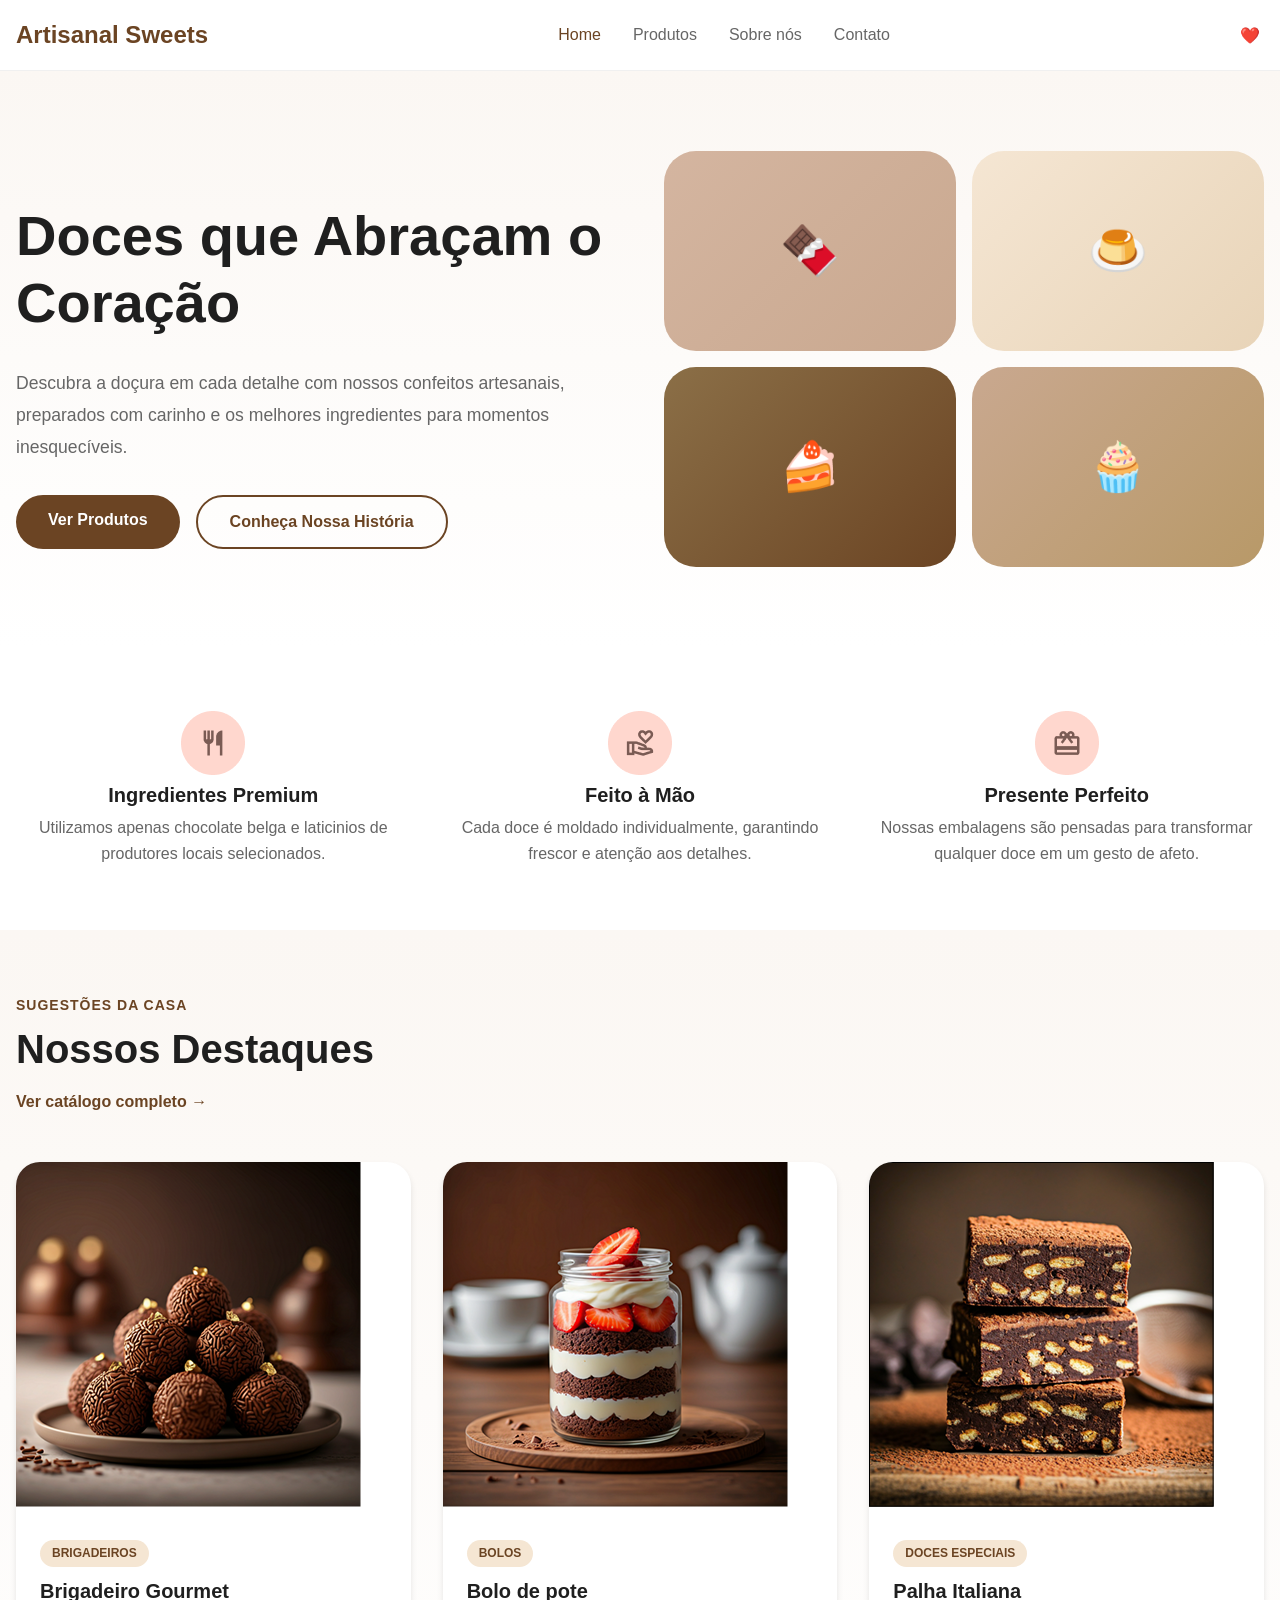
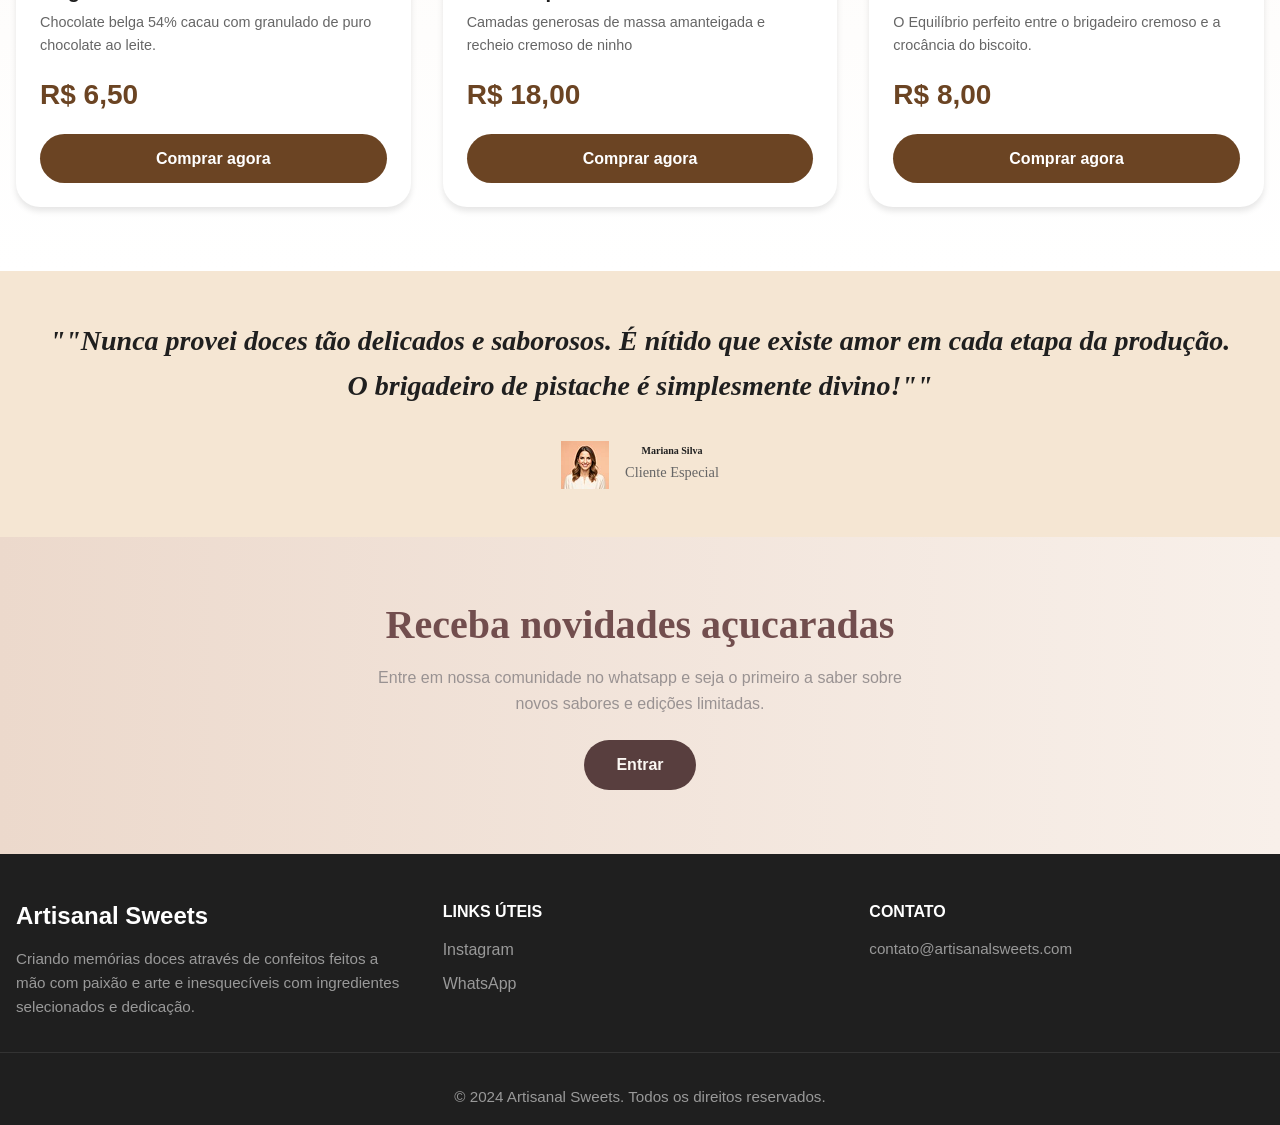
==== index.html @ f8e34ded "10px mariana" ====
<!DOCTYPE html>
<html lang="pt-BR">
<head>
    <meta charset="UTF-8">
    <meta name="viewport" content="width=device-width, initial-scale=1.0">
    <title>Artisanal Sweets - Confeitaria Artesanal</title>
    <link rel="stylesheet" href="styles.css">
</head>
<body>
    <!-- NAVEGAÇÃO -->
    <nav>
        <div class="container">
            <a href="index.html" class="logo">Artisanal Sweets</a>
            <ul class="nav-links">
                <li><a href="index.html" class="active">Home</a></li>
                <li><a href="produtos.html">Produtos</a></li>
                <li><a href="sobre.html">Sobre nós</a></li>
                <li><a href="contato.html">Contato</a></li>
            </ul>
            <span class="heart-icon">❤️</span>
        </div>
    </nav>

    <!-- HERO SECTION -->
    <section class="hero">
        <div class="container">
            <div class="hero-content">
                <div class="hero-text">
                    <p style="font-family: 'Times New Roman', Times, serif;"><h1>Doces que Abraçam o Coração</h1></p>
                    <p>Descubra a doçura em cada detalhe com nossos confeitos artesanais, preparados com carinho e os melhores ingredientes para momentos inesquecíveis.</p>
                    <div class="hero-buttons">
                        <a href="produtos.html" class="btn btn-primary">Ver Produtos</a>
                        <a href="sobre.html" class="btn btn-secondary">Conheça Nossa História</a>
                    </div>
                </div>
                <div class="hero-grid">
                    <div class="hero-grid-item" style="background: linear-gradient(135deg, #D4B5A0 0%, #C9A88F 100%);">🍫</div>
                    <div class="hero-grid-item" style="background: linear-gradient(135deg, #F5E6D3 0%, #E8D4B8 100%);">🍮</div>
                    <div class="hero-grid-item" style="background: linear-gradient(135deg, #8B6F47 0%, #6B4423 100%);">🍰</div>
                    <div class="hero-grid-item" style="background: linear-gradient(135deg, #C9A88F 0%, #B89968 100%);">🧁</div>
                </div>
            </div>
        </div>
    </section>

    <!-- FEATURES SECTION -->
    <section class="features">
        <div class="container">
            <div class="grid grid-3">
                <div class="feature-item">
                    <img src="png/Background.png" alt="Ingredientes Premium">
                    <h3>Ingredientes Premium</h3>
                    <p>Utilizamos apenas chocolate belga e laticinios de produtores locais selecionados.</p>
                </div>
                <div class="feature-item">
                    <img src="png/Background-a-mao.png" alt="Feito a mão">
                    <h3>Feito à Mão</h3>
                    <p>Cada doce é moldado individualmente, garantindo frescor e atenção aos detalhes.</p>
                </div>
                <div class="feature-item">
                    <img src="png/Background-presente.png" alt="Presente Perfeito">
                    <h3>Presente Perfeito</h3>
                    <p>Nossas embalagens são pensadas para transformar qualquer doce em um gesto de afeto.</p>
                </div>
            </div>
        </div>
    </section>

    <!-- DESTAQUES SECTION -->
    <section style="background: linear-gradient(to bottom, #FBF7F3, white);">
        <div class="container">
            <div class="section-header">
                <p class="section-label">SUGESTÕES DA CASA</p>
                <h2 class="section-title">Nossos Destaques</h2>
                <a href="produtos.html" style="color: var(--primary-color); font-weight: 600; text-decoration: none;">
                    Ver catálogo completo →
                </a>
            </div>

            <div class="grid grid-3">
                <!-- Produto 1 -->
                <div class="card">
                    <img src="png/Brigadeiro-Gourmet.png" alt="Brigadeiro Gourmet">
                    <div class="card-body">
                        <span class="card-category">Brigadeiros</span>
                        <h3 class="card-title">Brigadeiro Gourmet</h3>
                        <p class="card-description">Chocolate belga 54% cacau com granulado de puro chocolate ao leite.</p>
                        <p class="card-price">R$ 6,50</p>
                        <a href="https://wa.me/5544977105200?text=Olá, gostaria de pedir Brigadeiro Gourmet" class="btn btn-primary btn-block">Comprar agora</a>
                    </div>
                </div>

                <!-- Produto 2 -->
                <div class="card">
                    <img src="png/Bolo-de-Pote.png" alt="Bolo de pote">
                    <div class="card-body">
                        <span class="card-category">Bolos</span>
                        <h3 class="card-title">Bolo de pote</h3>
                        <p class="card-description">Camadas generosas de massa amanteigada e recheio cremoso de ninho</p>
                        <p class="card-price">R$ 18,00</p>
                        <a href="https://wa.me/5544977105200?text=Olá, gostaria de pedir Bolo de pote" class="btn btn-primary btn-block">Comprar agora</a>
                    </div>
                </div>

                <!-- Produto 3 -->
                <div class="card">
                    <img src="png/Palha-Italiana.png" alt="Palha Italiana">
                    <div class="card-body">
                        <span class="card-category">Doces Especiais</span>
                        <h3 class="card-title">Palha Italiana</h3>
                        <p class="card-description">O Equilíbrio perfeito entre o brigadeiro cremoso e a crocância do biscoito.</p>
                        <p class="card-price">R$ 8,00</p>
                        <a href="https://wa.me/5544977105200?text=Olá, gostaria de pedir Macaron de Pistache" class="btn btn-primary btn-block">Comprar agora</a>
                    </div>
                </div>
            </div>
        </div>
    </section>

    <!-- TESTIMONIAL SECTION -->
    <section class="testimonial">
        <div class="container" style="font-size: 10px; font-family: 'Times New Roman', Times, serif;">
            <p class="testimonial-text">
                ""Nunca provei doces tão delicados e saborosos. É nítido que existe amor em cada etapa da produção. O brigadeiro  de pistache é simplesmente divino!""
            </p>
            <div class="testimonial-author">
                <img src="png/Mariana-Silva.png" alt="Mariana Silva img">
                <div class="testimonial-info">
                    <h4>Mariana Silva</h4>
                    <p>Cliente Especial</p>
                </div>
            </div>
        </div>
    </section>

    <!-- NEWSLETTER SECTION -->
    <section style="background: linear-gradient(to right, #ecd9cc, #f8f0ea); color: white;">
        <div class="container" style="max-width: 600px; text-align: center;">
            <h2 style="color: rgb(114, 78, 78); margin-bottom: 1rem; font-family: 'Times New Roman', Times, serif;">Receba novidades açucaradas</h2>
            <p style="color: rgb(153, 146, 146); margin-bottom: 1.5rem;">
                Entre em nossa comunidade no whatsapp e seja o primeiro a saber sobre novos sabores e edições limitadas.
            </p>
            <a href="https://wa.me/5544977105200" class="btn" style="background-color: rgb(88, 62, 62); color: var(--accent-lighter);">Entrar</a>
        </div>
    </section>

    <!-- FOOTER -->
    <footer>
        <div class="container">
            <div>
                <h3>Artisanal Sweets</h3>
                <p>Criando memórias doces através de confeitos feitos a mão com paixão e arte e inesquecíveis com ingredientes selecionados e dedicação.</p>
            </div>
            <div>
                <h4>LINKS ÚTEIS</h4>
                <ul>
                    <li><a href="https://instagram.com/artisanalsweets" target="_blank">Instagram</a></li>
                    <li><a href="https://wa.me/5544977105200" target="_blank">WhatsApp</a></li>
                </ul>
            </div>
            <div>
                <h4>CONTATO</h4>
                <p>contato@artisanalsweets.com</p>
            </div>
        </div>
        <div class="footer-bottom">
            <p>© 2024 Artisanal Sweets. Todos os direitos reservados.</p>
        </div>
    </footer>
</body>
</html>
---- styles.css ----
/* ============================================
   ARTISANAL SWEETS - ESTILOS GLOBAIS
   Design elegante e moderno para confeitaria
   ============================================ */

* {
  margin: 0;
  padding: 0;
  box-sizing: border-box;
}

:root {
  --primary-color: #6B4423;
  --primary-dark: #5A3A1F;
  --primary-light: #D4B5A0;
  --accent-light: #F5E6D3;
  --accent-lighter: #FBF7F3;
  --text-dark: #1F1F1F;
  --text-gray: #666666;
  --border-color: #E0E0E0;
  --shadow: 0 4px 6px rgba(0, 0, 0, 0.1);
  --shadow-lg: 0 10px 25px rgba(0, 0, 0, 0.15);
}

html {
  scroll-behavior: smooth;
}

body {
  font-family: 'Segoe UI', Tahoma, Geneva, Verdana, sans-serif;
  color: var(--text-dark);
  background-color: #FFFFFF;
  line-height: 1.6;
}

/* ============================================
   TIPOGRAFIA
   ============================================ */

h1, h2, h3, h4, h5, h6 {
  font-weight: 700;
  line-height: 1.2;
}

h1 {
  font-size: 3rem;
}

h2 {
  font-size: 2.5rem;
}

h3 {
  font-size: 1.5rem;
}

p {
  font-size: 1rem;
  color: var(--text-gray);
}

/* ============================================
   CONTAINER E LAYOUT
   ============================================ */

.container {
  max-width: 1280px;
  margin: 0 auto;
  padding: 0 1rem;
}

/* ============================================
   NAVEGAÇÃO
   ============================================ */

nav {
  position: sticky;
  top: 0;
  z-index: 50;
  background-color: rgba(255, 255, 255, 0.8);
  backdrop-filter: blur(10px);
  border-bottom: 1px solid #F0F0F0;
}

nav .container {
  display: flex;
  justify-content: space-between;
  align-items: center;
  padding: 1rem;
}

nav .logo {
  font-size: 1.5rem;
  font-weight: 700;
  color: var(--primary-color);
  text-decoration: none;
}

nav .nav-links {
  display: flex;
  gap: 2rem;
  align-items: center;
  list-style: none;
}

nav .nav-links a {
  text-decoration: none;
  color: var(--text-gray);
  font-weight: 500;
  transition: color 0.3s ease;
}

nav .nav-links a:hover,
nav .nav-links a.active {
  color: var(--primary-color);
}

nav .heart-icon {
  width: 1.5rem;
  height: 1.5rem;
  color: var(--primary-color);
}

/* ============================================
   BOTÕES
   ============================================ */

.btn {
  display: inline-block;
  padding: 0.75rem 2rem;
  border-radius: 50px;
  font-weight: 600;
  text-decoration: none;
  transition: all 0.3s ease;
  border: none;
  cursor: pointer;
  font-size: 1rem;
}

.btn-primary {
  background-color: var(--primary-color);
  color: white;
}

.btn-primary:hover {
  background-color: var(--primary-dark);
  box-shadow: var(--shadow-lg);
}

.btn-secondary {
  background-color: transparent;
  color: var(--primary-color);
  border: 2px solid var(--primary-color);
}

.btn-secondary:hover {
  background-color: var(--accent-lighter);
}

.btn-block {
  width: 100%;
  display: block;
  text-align: center;
}

/* ============================================
   CARDS
   ============================================ */

.card {
  background-color: white;
  border-radius: 1.5rem;
  overflow: hidden;
  box-shadow: var(--shadow);
  transition: box-shadow 0.3s ease;
}

.card:hover {
  box-shadow: var(--shadow-lg);
}

.card-image {
  width: 100%;
  height: 16rem;
  background: linear-gradient(135deg, #D4B5A0 0%, #8B6F47 100%);
  display: flex;
  align-items: center;
  justify-content: center;
  font-size: 3.5rem;
}

.card-body {
  padding: 1.5rem;
}

.card-category {
  display: inline-block;
  background-color: var(--accent-light);
  color: var(--primary-color);
  padding: 0.25rem 0.75rem;
  border-radius: 50px;
  font-size: 0.75rem;
  font-weight: 600;
  margin-bottom: 0.75rem;
  text-transform: uppercase;
}

.card-title {
  font-size: 1.25rem;
  font-weight: 700;
  color: var(--text-dark);
  margin-bottom: 0.5rem;
}

.card-description {
  font-size: 0.9rem;
  color: var(--text-gray);
  margin-bottom: 1rem;
}

.card-price {
  font-size: 1.75rem;
  font-weight: 700;
  color: var(--primary-color);
  margin-bottom: 1rem;
}

/* ============================================
   GRID
   ============================================ */

.grid {
  display: grid;
  gap: 2rem;
}

.grid-2 {
  grid-template-columns: repeat(auto-fit, minmax(300px, 1fr));
}

.grid-3 {
  grid-template-columns: repeat(auto-fit, minmax(300px, 1fr));
}

@media (min-width: 768px) {
  .grid-2 {
    grid-template-columns: repeat(2, 1fr);
  }
  
  .grid-3 {
    grid-template-columns: repeat(3, 1fr);
  }
}

/* ============================================
   SEÇÕES
   ============================================ */

section {
  padding: 4rem 0;
}

.section-header {
  margin-bottom: 3rem;
}

.section-label {
  font-size: 0.875rem;
  font-weight: 600;
  color: var(--primary-color);
  text-transform: uppercase;
  letter-spacing: 1px;
  margin-bottom: 0.5rem;
}

.section-title {
  font-size: 2.5rem;
  font-weight: 700;
  color: var(--text-dark);
  margin-bottom: 1rem;
}

.section-subtitle {
  font-size: 1.1rem;
  color: var(--text-gray);
  max-width: 600px;
}

/* ============================================
   HERO SECTION
   ============================================ */

.hero {
  background: linear-gradient(to bottom, #FBF7F3, white);
  padding: 5rem 0;
}

.hero-content {
  display: grid;
  grid-template-columns: 1fr 1fr;
  gap: 3rem;
  align-items: center;
}

.hero-text h1 {
  font-size: 3.5rem;
  margin-bottom: 1.5rem;
  line-height: 1.2;
}

.hero-text p {
  font-size: 1.1rem;
  margin-bottom: 2rem;
  line-height: 1.8;
}

.hero-buttons {
  display: flex;
  gap: 1rem;
  flex-wrap: wrap;
}

.hero-grid {
  display: grid;
  grid-template-columns: repeat(2, 1fr);
  gap: 1rem;
  height: 100%;
}

.hero-grid-item {
  border-radius: 2rem;
  display: flex;
  align-items: center;
  justify-content: center;
  font-size: 3rem;
  min-height: 200px;
}

@media (max-width: 768px) {
  .hero-content {
    grid-template-columns: 1fr;
  }
  
  .hero-text h1 {
    font-size: 2.5rem;
  }
  
  .hero-buttons {
    flex-direction: column;
  }
  
  .btn {
    width: 100%;
    text-align: center;
  }
}

/* ============================================
   FEATURES SECTION
   ============================================ */

.features {
  background-color: white;
}

.feature-item {
  text-align: center;
}

.feature-icon {
  width: 4rem;
  height: 4rem;
  background-color: var(--accent-light);
  border-radius: 50%;
  display: flex;
  align-items: center;
  justify-content: center;
  margin: 0 auto 1rem;
  font-size: 2rem;
}

.feature-item h3 {
  font-size: 1.25rem;
  margin-bottom: 0.5rem;
}

.feature-item p {
  color: var(--text-gray);
}

/* ============================================
   TESTIMONIAL
   ============================================ */

.testimonial {
  background-color: var(--accent-light);
  text-align: center;
  padding: 3rem 2rem;
}

.testimonial-text {
  font-size: 1.75rem;
  font-weight: 600;
  color: var(--text-dark);
  margin-bottom: 2rem;
  font-style: italic;
}

.testimonial-author {
  display: flex;
  align-items: center;
  justify-content: center;
  gap: 1rem;
}

.testimonial-avatar {
  width: 3rem;
  height: 3rem;
  border-radius: 50%;
  background: linear-gradient(135deg, #D4B5A0 0%, #8B6F47 100%);
  display: flex;
  align-items: center;
  justify-content: center;
  font-size: 1.5rem;
}

.testimonial-info h4 {
  font-weight: 700;
  margin-bottom: 0.25rem;
}

.testimonial-info p {
  font-size: 0.9rem;
  color: var(--text-gray);
}

/* ============================================
   FORMULÁRIO
   ============================================ */

.form-group {
  margin-bottom: 1.5rem;
}

.form-group label {
  display: block;
  font-weight: 600;
  color: var(--text-dark);
  margin-bottom: 0.5rem;
}

.form-group input,
.form-group textarea,
.form-group select {
  width: 100%;
  padding: 0.75rem 1rem;
  border: 1px solid var(--border-color);
  border-radius: 50px;
  font-family: inherit;
  font-size: 1rem;
  transition: border-color 0.3s ease;
}

.form-group textarea {
  border-radius: 1.5rem;
  resize: vertical;
  min-height: 150px;
}

.form-group input:focus,
.form-group textarea:focus,
.form-group select:focus {
  outline: none;
  border-color: var(--primary-color);
}

/* ============================================
   FOOTER
   ============================================ */

footer {
  background-color: #1F1F1F;
  color: white;
  padding: 3rem 0 1rem;
}

footer .container {
  display: grid;
  grid-template-columns: repeat(auto-fit, minmax(250px, 1fr));
  gap: 2rem;
  margin-bottom: 2rem;
}

footer h3,
footer h4 {
  color: white;
  margin-bottom: 1rem;
}

footer p {
  color: #999;
  font-size: 0.95rem;
}

footer a {
  color: #999;
  text-decoration: none;
  transition: color 0.3s ease;
}

footer a:hover {
  color: white;
}

footer ul {
  list-style: none;
}

footer li {
  margin-bottom: 0.5rem;
}

.footer-bottom {
  border-top: 1px solid #333;
  padding-top: 2rem;
  text-align: center;
  color: #999;
}

/* ============================================
   FILTROS
   ============================================ */

.filters {
  display: flex;
  flex-wrap: wrap;
  gap: 0.75rem;
  margin-bottom: 2rem;
}

.filter-btn {
  padding: 0.5rem 1.5rem;
  border-radius: 50px;
  font-weight: 600;
  border: none;
  cursor: pointer;
  transition: all 0.3s ease;
  background-color: #E0E0E0;
  color: var(--text-gray);
}

.filter-btn.active {
  background-color: var(--primary-color);
  color: white;
}

.filter-btn:hover {
  background-color: #D0D0D0;
}

.filter-btn.active:hover {
  background-color: var(--primary-dark);
}

/* ============================================
   RESPONSIVE
   ============================================ */

@media (max-width: 768px) {
  h1 {
    font-size: 2rem;
  }
  
  h2 {
    font-size: 1.75rem;
  }
  
  section {
    padding: 2rem 0;
  }
  
  nav .nav-links {
    display: none;
  }
  
  .grid-3 {
    grid-template-columns: 1fr;
  }
}

@media (max-width: 480px) {
  .container {
    padding: 0 0.75rem;
  }
  
  h1 {
    font-size: 1.75rem;
  }
  
  h2 {
    font-size: 1.5rem;
  }
  
  .btn {
    padding: 0.6rem 1.5rem;
    font-size: 0.9rem;
  }
}
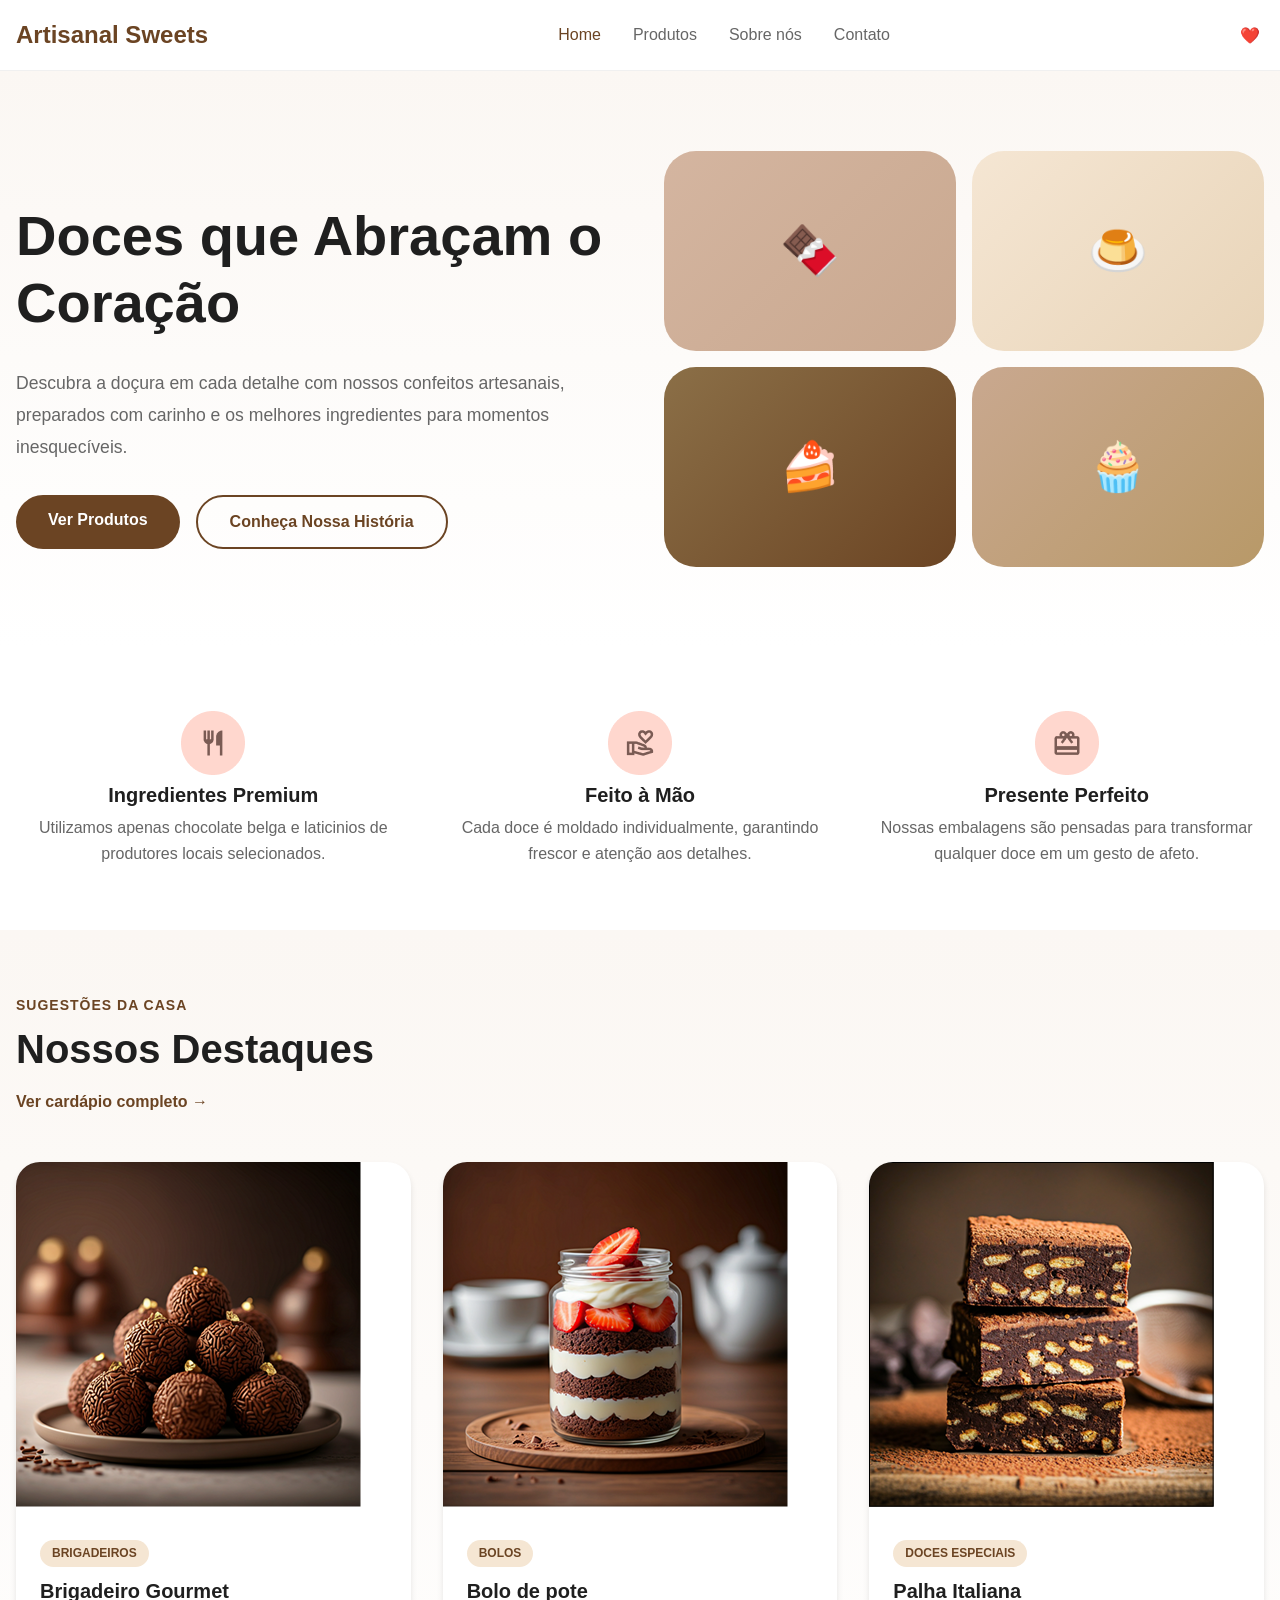
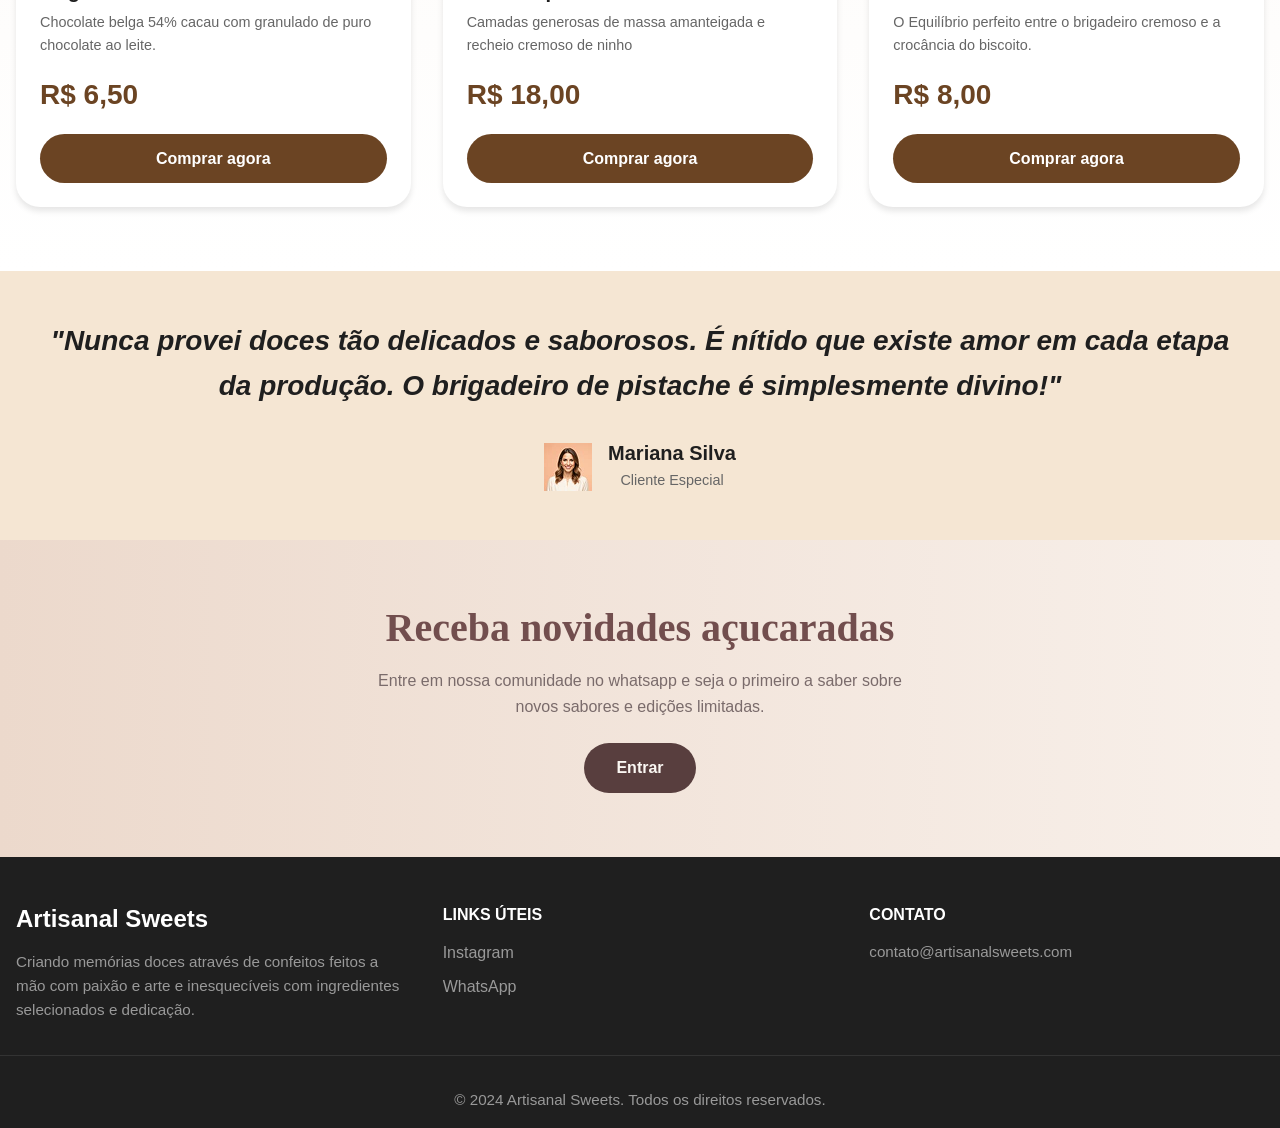
==== commit 5dd4ce51: "cores" ====
--- a/index.html
+++ b/index.html
@@ -72,8 +72,8 @@
             <div class="section-header">
                 <p class="section-label">SUGESTÕES DA CASA</p>
                 <h2 class="section-title">Nossos Destaques</h2>
-                <a href="produtos.html" style="color: var(--primary-color); font-weight: 600; text-decoration: none;">
-                    Ver catálogo completo →
+                <a href="produtos.html" style="color: var(--primary-color); font-weight: 600; text-decoration: none; text-align: left;">
+                    Ver cardápio completo →
                 </a>
             </div>
 
@@ -119,9 +119,9 @@
 
     <!-- TESTIMONIAL SECTION -->
     <section class="testimonial">
-        <div class="container" style="font-size: 10px; font-family: 'Times New Roman', Times, serif;">
+        <div class="container" style="font-size: 20px;">
             <p class="testimonial-text">
-                ""Nunca provei doces tão delicados e saborosos. É nítido que existe amor em cada etapa da produção. O brigadeiro  de pistache é simplesmente divino!""
+                "Nunca provei doces tão delicados e saborosos. É nítido que existe amor em cada etapa da produção. O brigadeiro  de pistache é simplesmente divino!"
             </p>
             <div class="testimonial-author">
                 <img src="png/Mariana-Silva.png" alt="Mariana Silva img">
@@ -137,7 +137,7 @@
     <section style="background: linear-gradient(to right, #ecd9cc, #f8f0ea); color: white;">
         <div class="container" style="max-width: 600px; text-align: center;">
             <h2 style="color: rgb(114, 78, 78); margin-bottom: 1rem; font-family: 'Times New Roman', Times, serif;">Receba novidades açucaradas</h2>
-            <p style="color: rgb(153, 146, 146); margin-bottom: 1.5rem;">
+            <p style="color: rgb(122, 107, 107); margin-bottom: 1.5rem;">
                 Entre em nossa comunidade no whatsapp e seja o primeiro a saber sobre novos sabores e edições limitadas.
             </p>
             <a href="https://wa.me/5544977105200" class="btn" style="background-color: rgb(88, 62, 62); color: var(--accent-lighter);">Entrar</a>
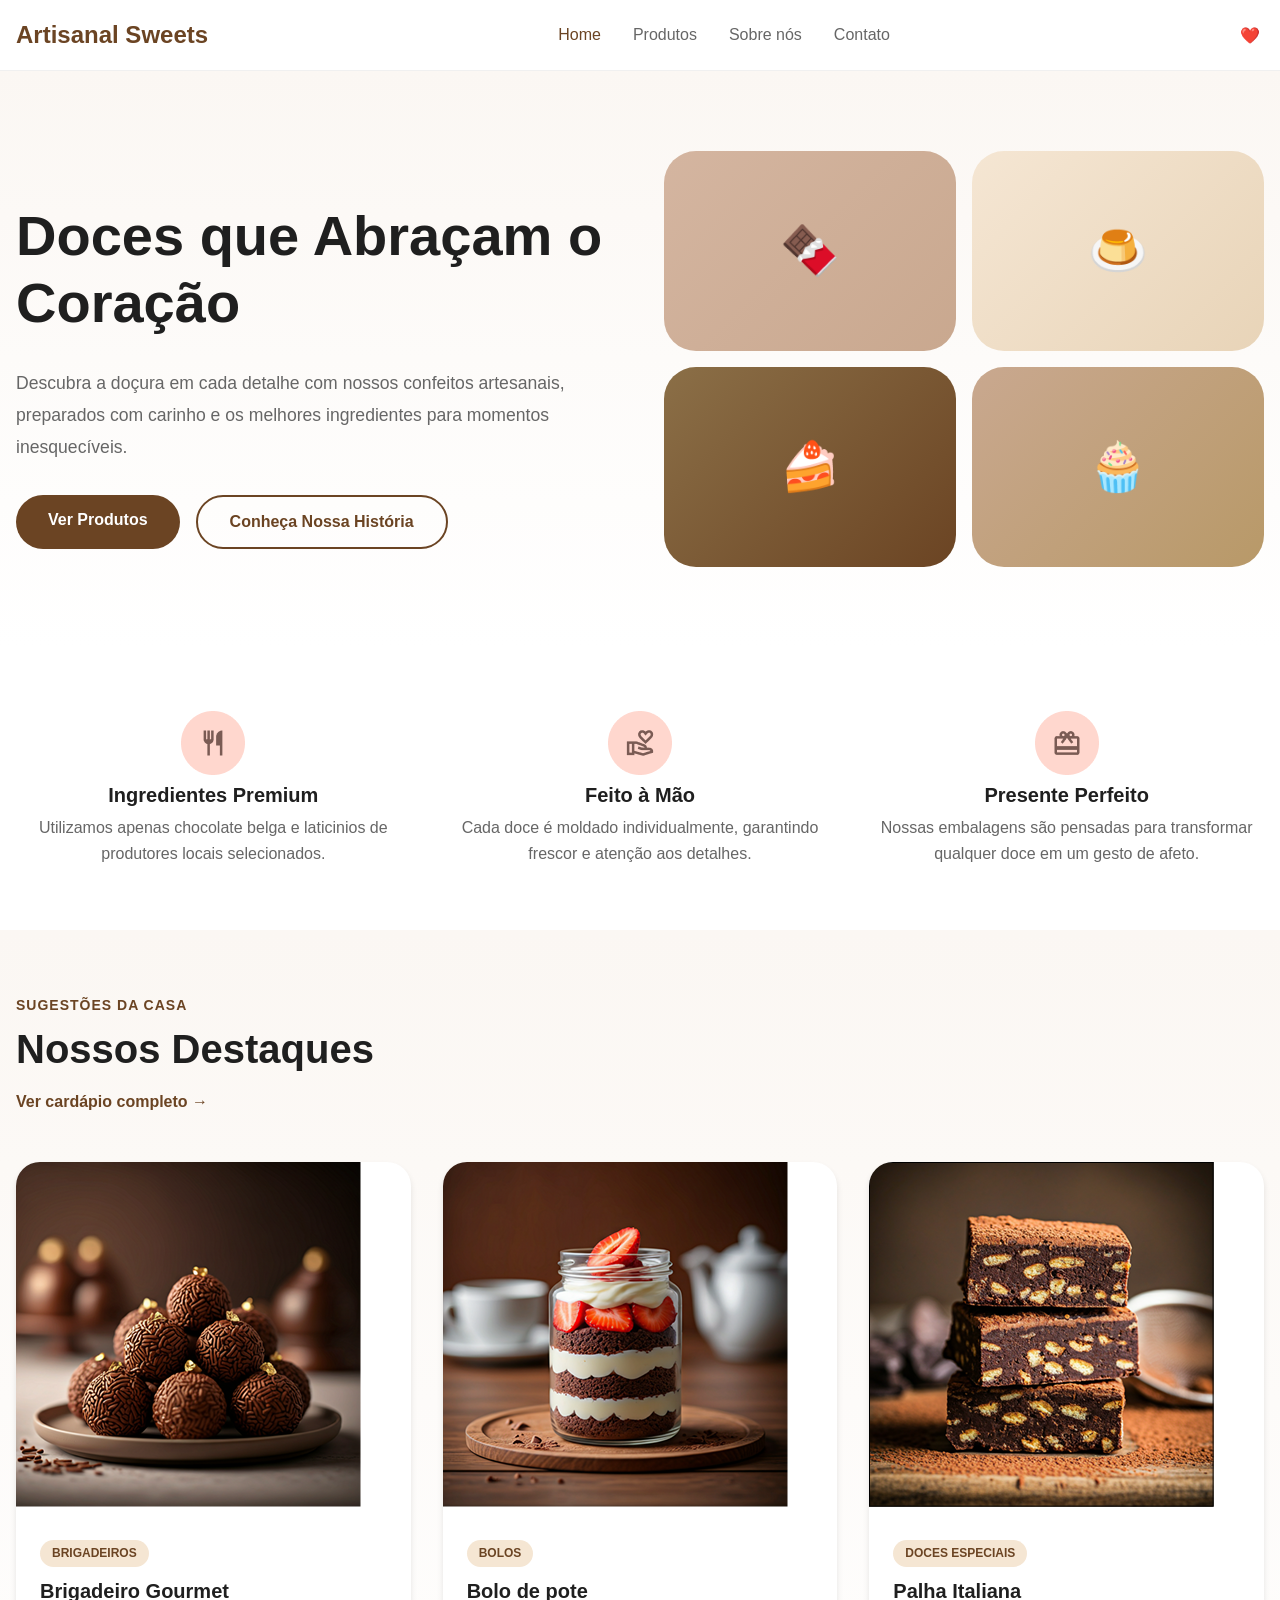
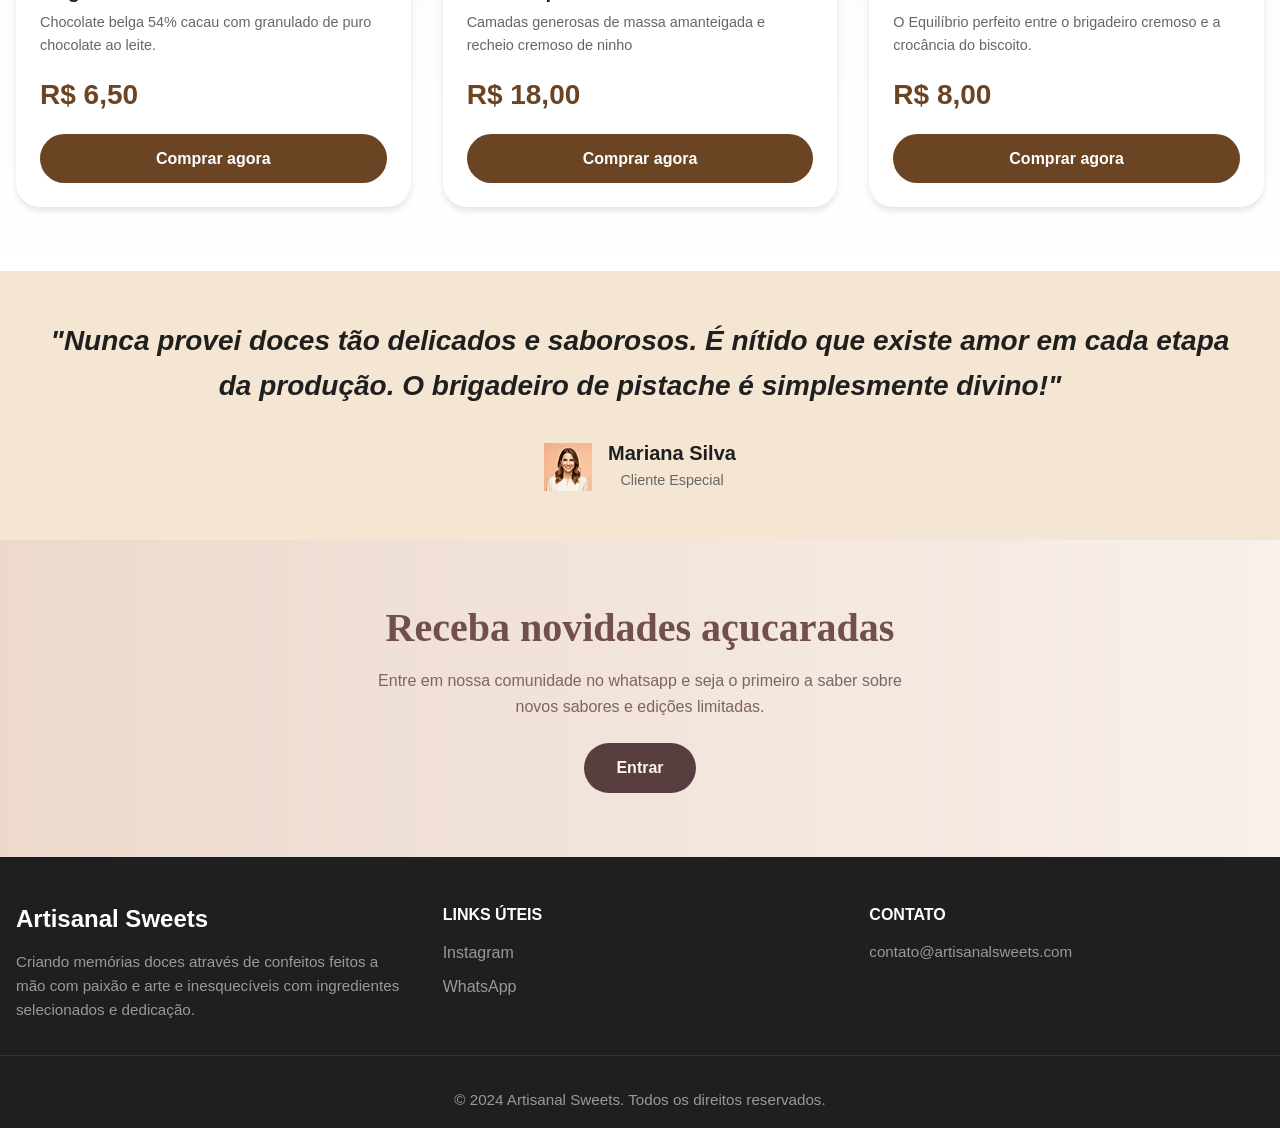
==== commit 8cedc8e8: "Alter" ====
--- a/index.html
+++ b/index.html
@@ -121,7 +121,7 @@
     <section class="testimonial">
         <div class="container" style="font-size: 20px;">
             <p class="testimonial-text">
-                "Nunca provei doces tão delicados e saborosos. É nítido que existe amor em cada etapa da produção. O brigadeiro  de pistache é simplesmente divino!"
+                "Nunca provei doces tão delicados e saborosos. É nítido que existe amor em cada etapa da produção. O brigadeiro de pistache é simplesmente divino!"
             </p>
             <div class="testimonial-author">
                 <img src="png/Mariana-Silva.png" alt="Mariana Silva img">
@@ -137,7 +137,7 @@
     <section style="background: linear-gradient(to right, #ecd9cc, #f8f0ea); color: white;">
         <div class="container" style="max-width: 600px; text-align: center;">
             <h2 style="color: rgb(114, 78, 78); margin-bottom: 1rem; font-family: 'Times New Roman', Times, serif;">Receba novidades açucaradas</h2>
-            <p style="color: rgb(122, 107, 107); margin-bottom: 1.5rem;">
+            <p style="color: rgb(126, 100, 100); margin-bottom: 1.5rem;">
                 Entre em nossa comunidade no whatsapp e seja o primeiro a saber sobre novos sabores e edições limitadas.
             </p>
             <a href="https://wa.me/5544977105200" class="btn" style="background-color: rgb(88, 62, 62); color: var(--accent-lighter);">Entrar</a>
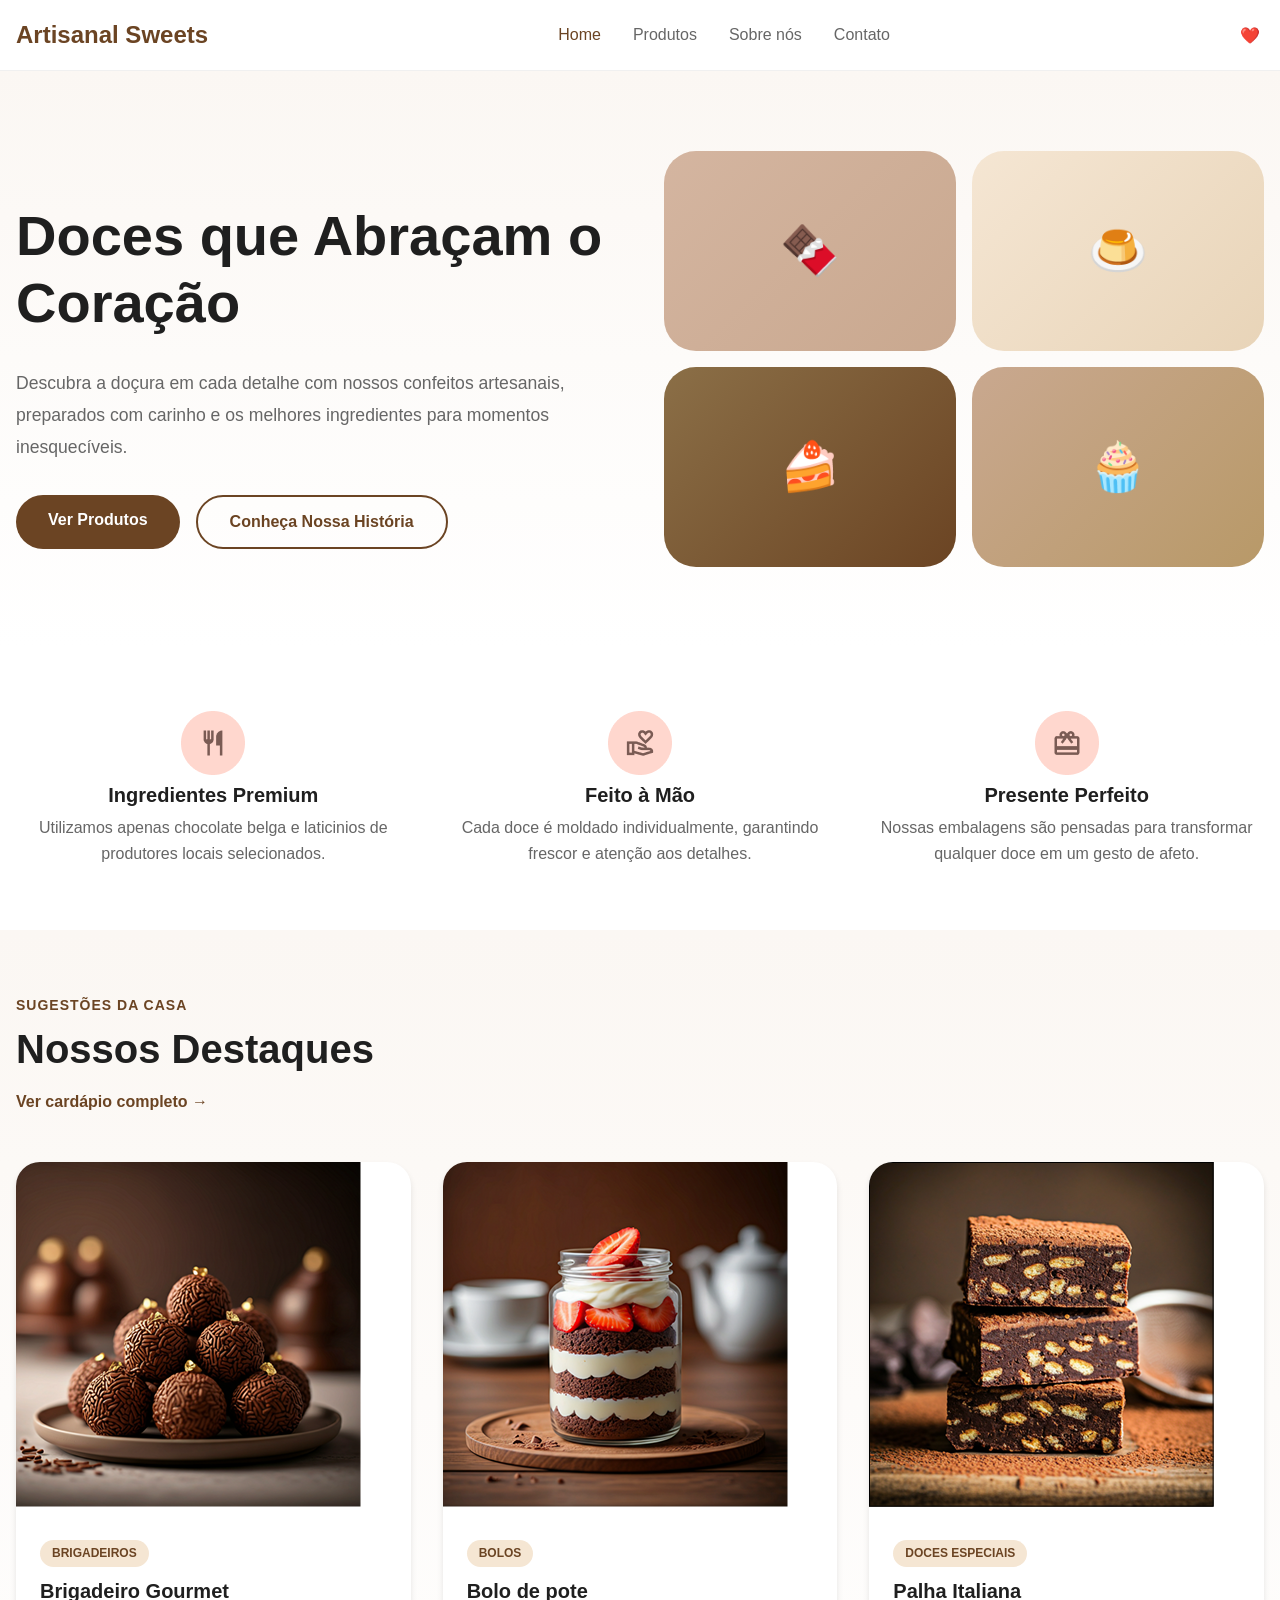
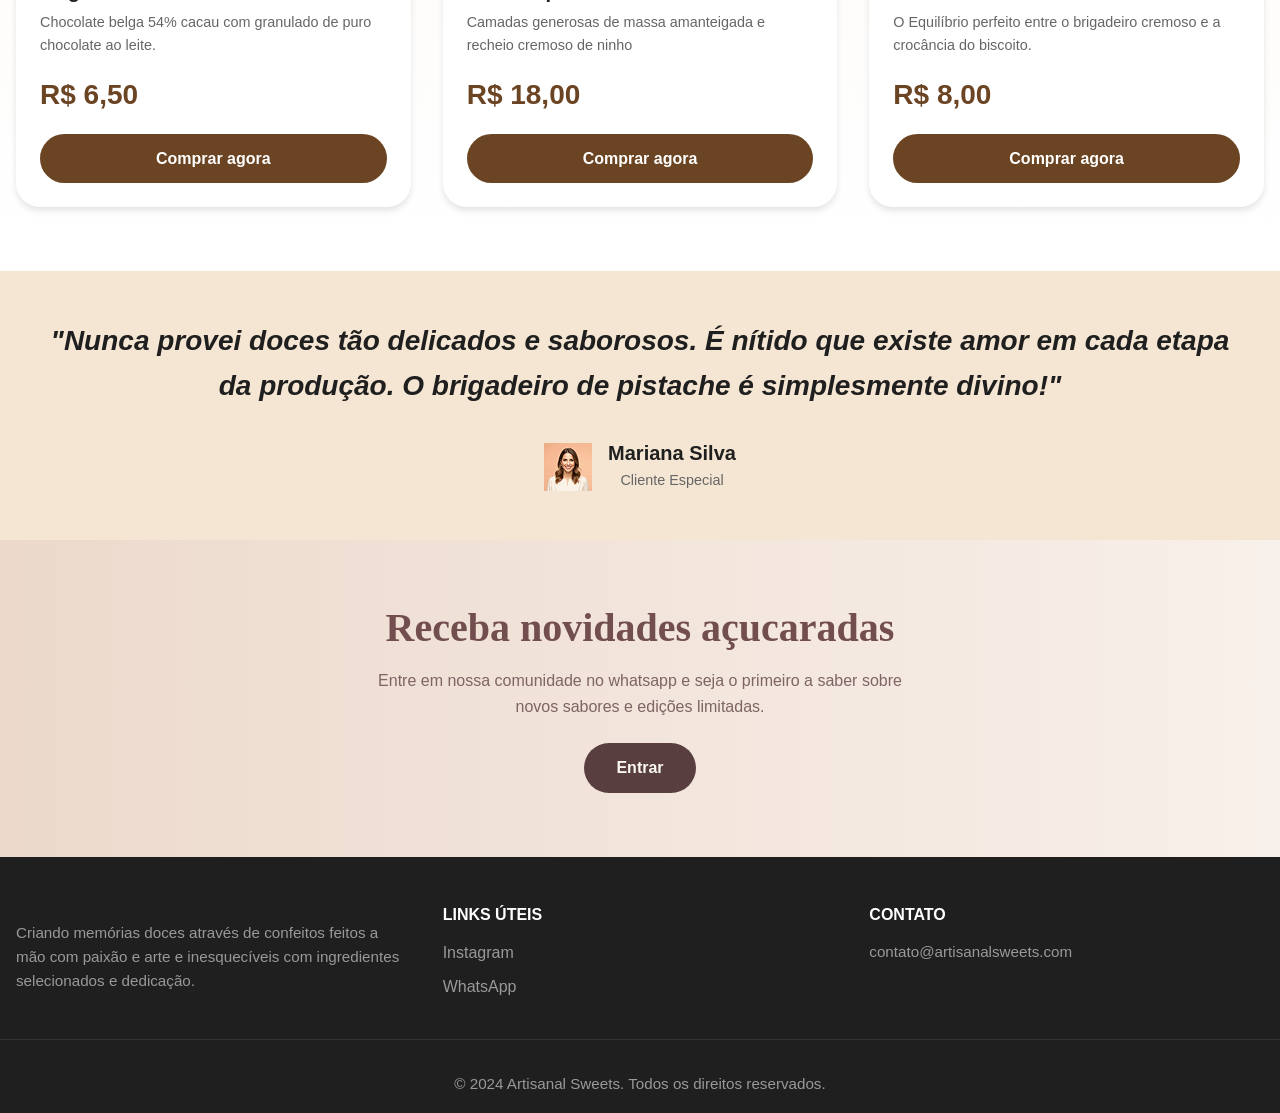
==== commit ba42009a: "fonte alterada" ====
--- a/index.html
+++ b/index.html
@@ -148,7 +148,7 @@
     <footer>
         <div class="container">
             <div>
-                <h3>Artisanal Sweets</h3>
+                <h3 style="font-family: 'Times New Roman', Times, serif;" Artisanal Sweets></h3>
                 <p>Criando memórias doces através de confeitos feitos a mão com paixão e arte e inesquecíveis com ingredientes selecionados e dedicação.</p>
             </div>
             <div>
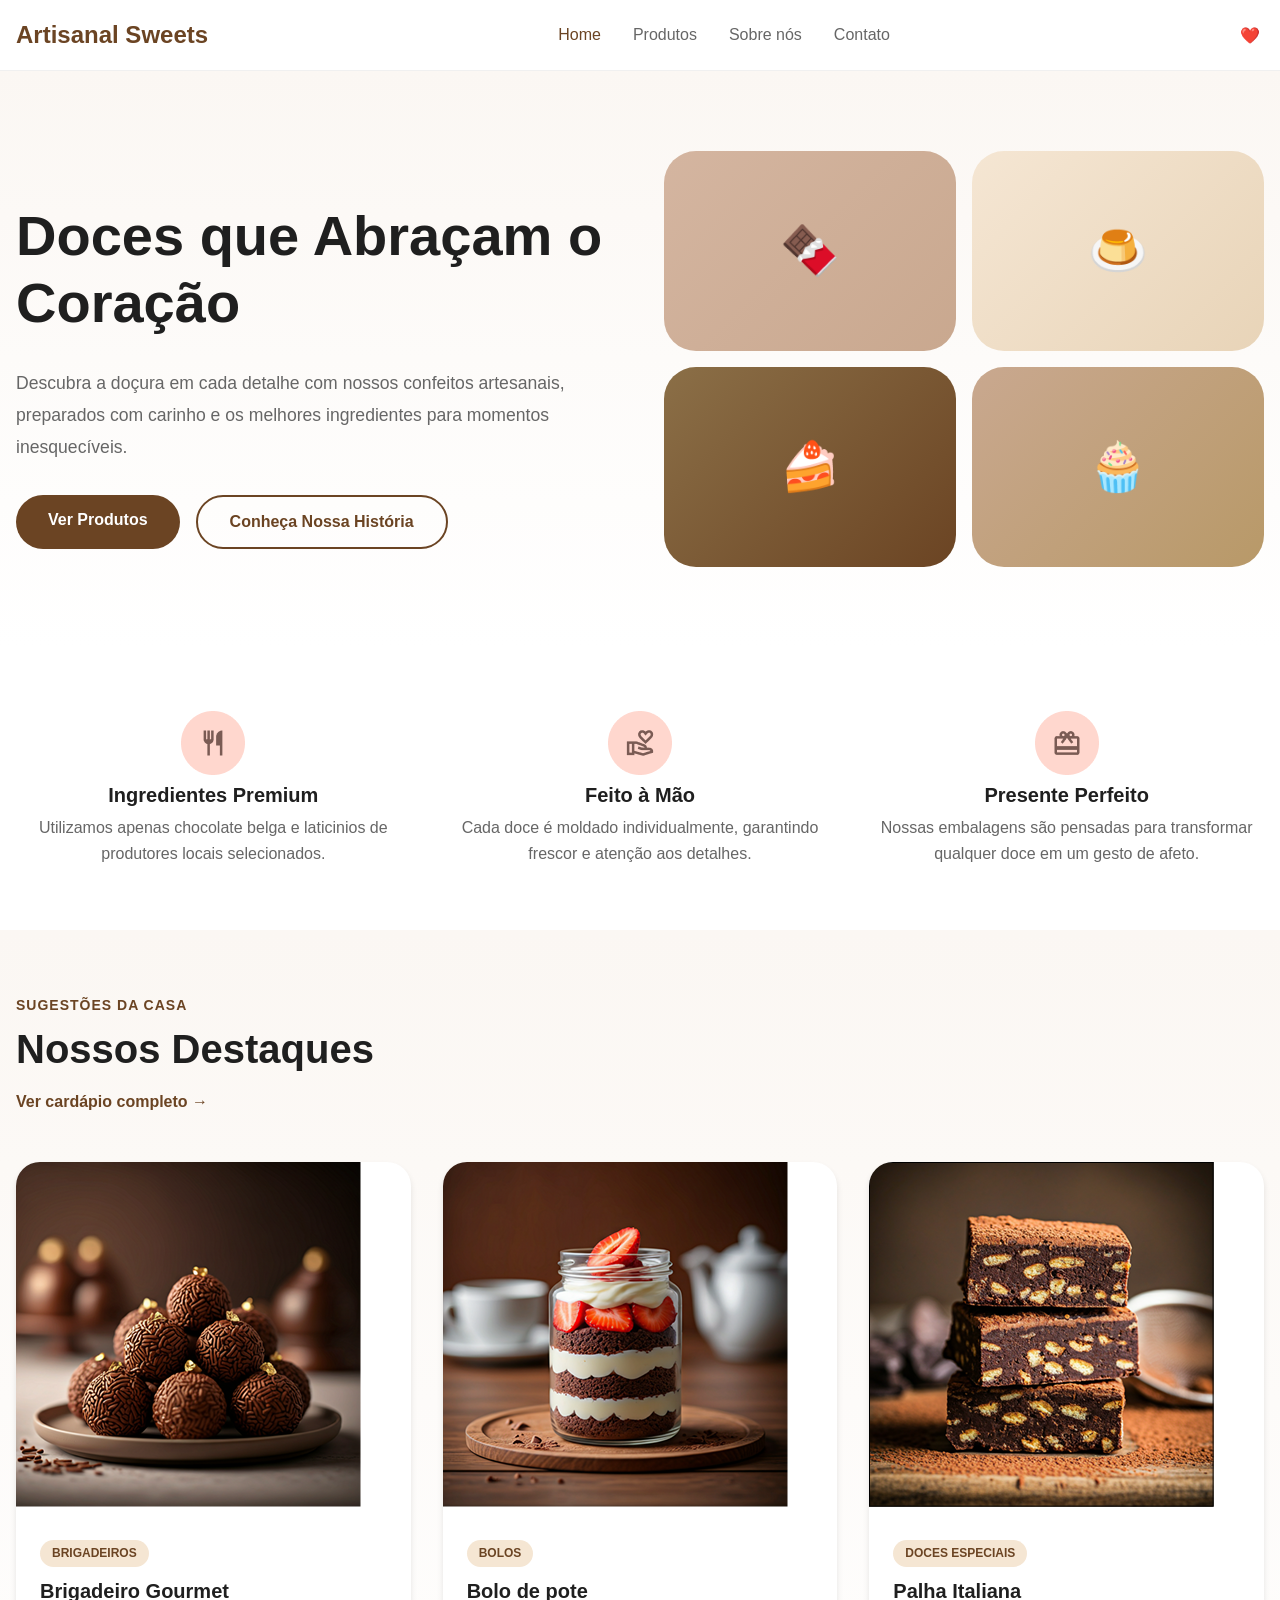
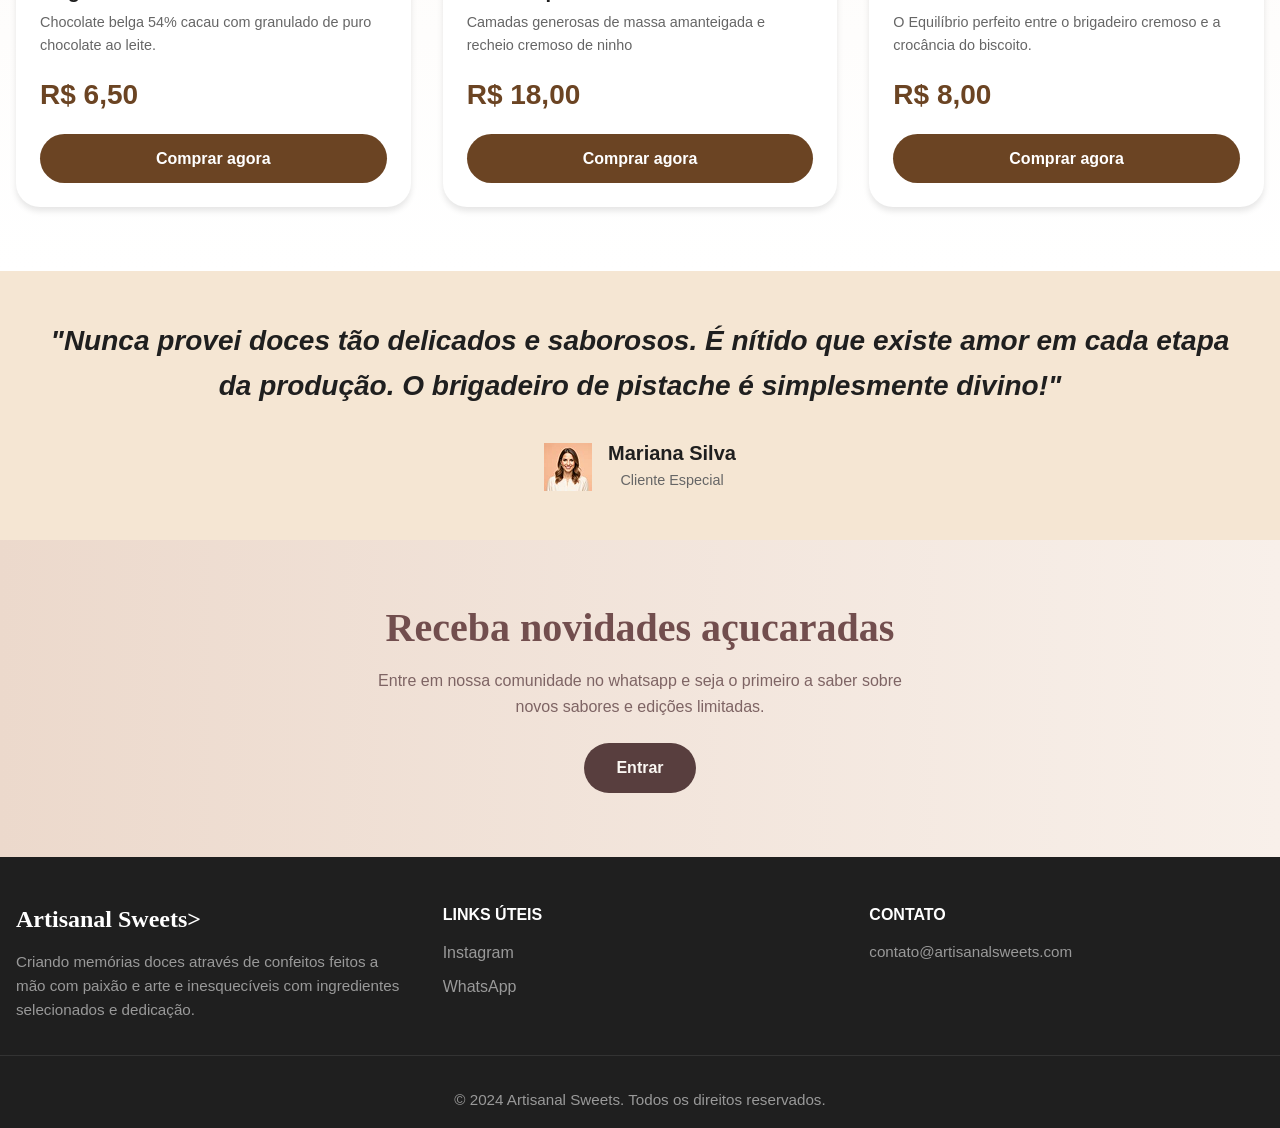
==== commit 81a13450: "alteracoes" ====
--- a/index.html
+++ b/index.html
@@ -148,7 +148,7 @@
     <footer>
         <div class="container">
             <div>
-                <h3 style="font-family: 'Times New Roman', Times, serif;" Artisanal Sweets></h3>
+                <h3 style="font-family: 'Times New Roman', Times, serif;">Artisanal Sweets></h3>
                 <p>Criando memórias doces através de confeitos feitos a mão com paixão e arte e inesquecíveis com ingredientes selecionados e dedicação.</p>
             </div>
             <div>
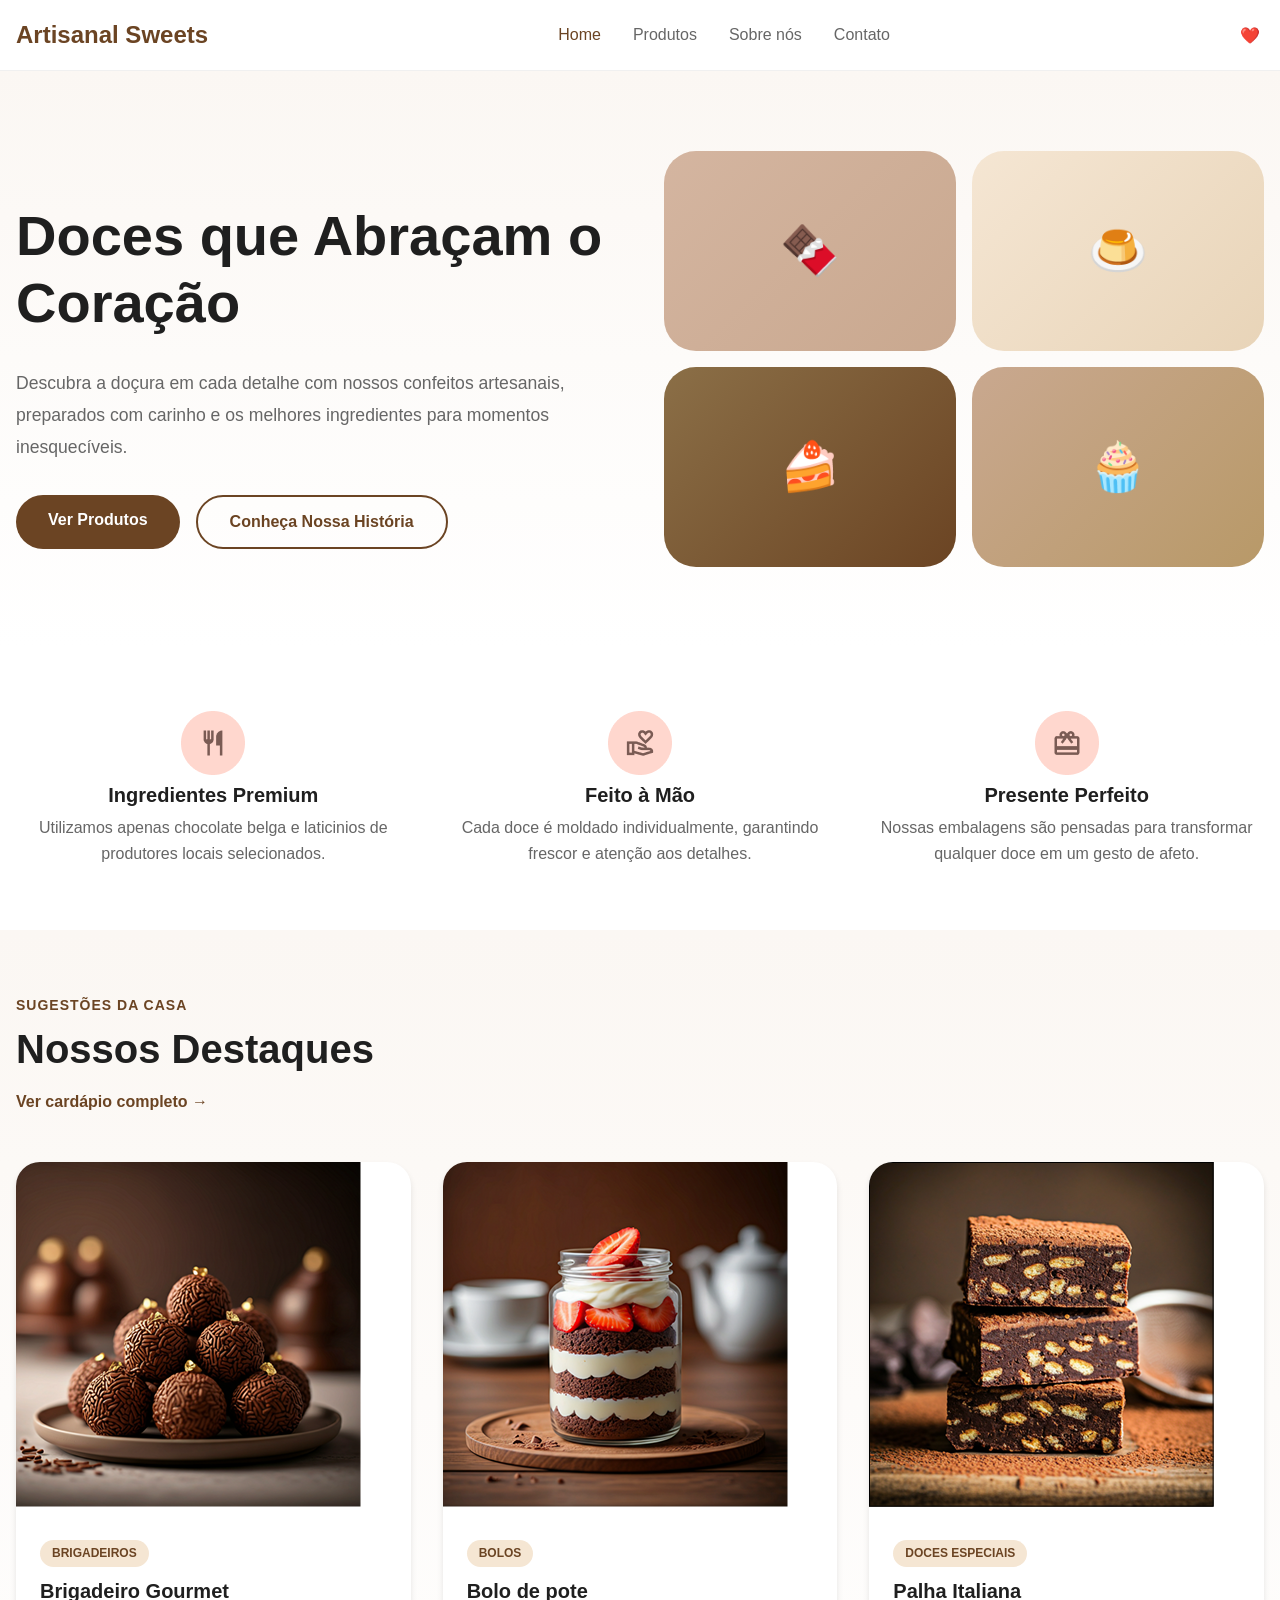
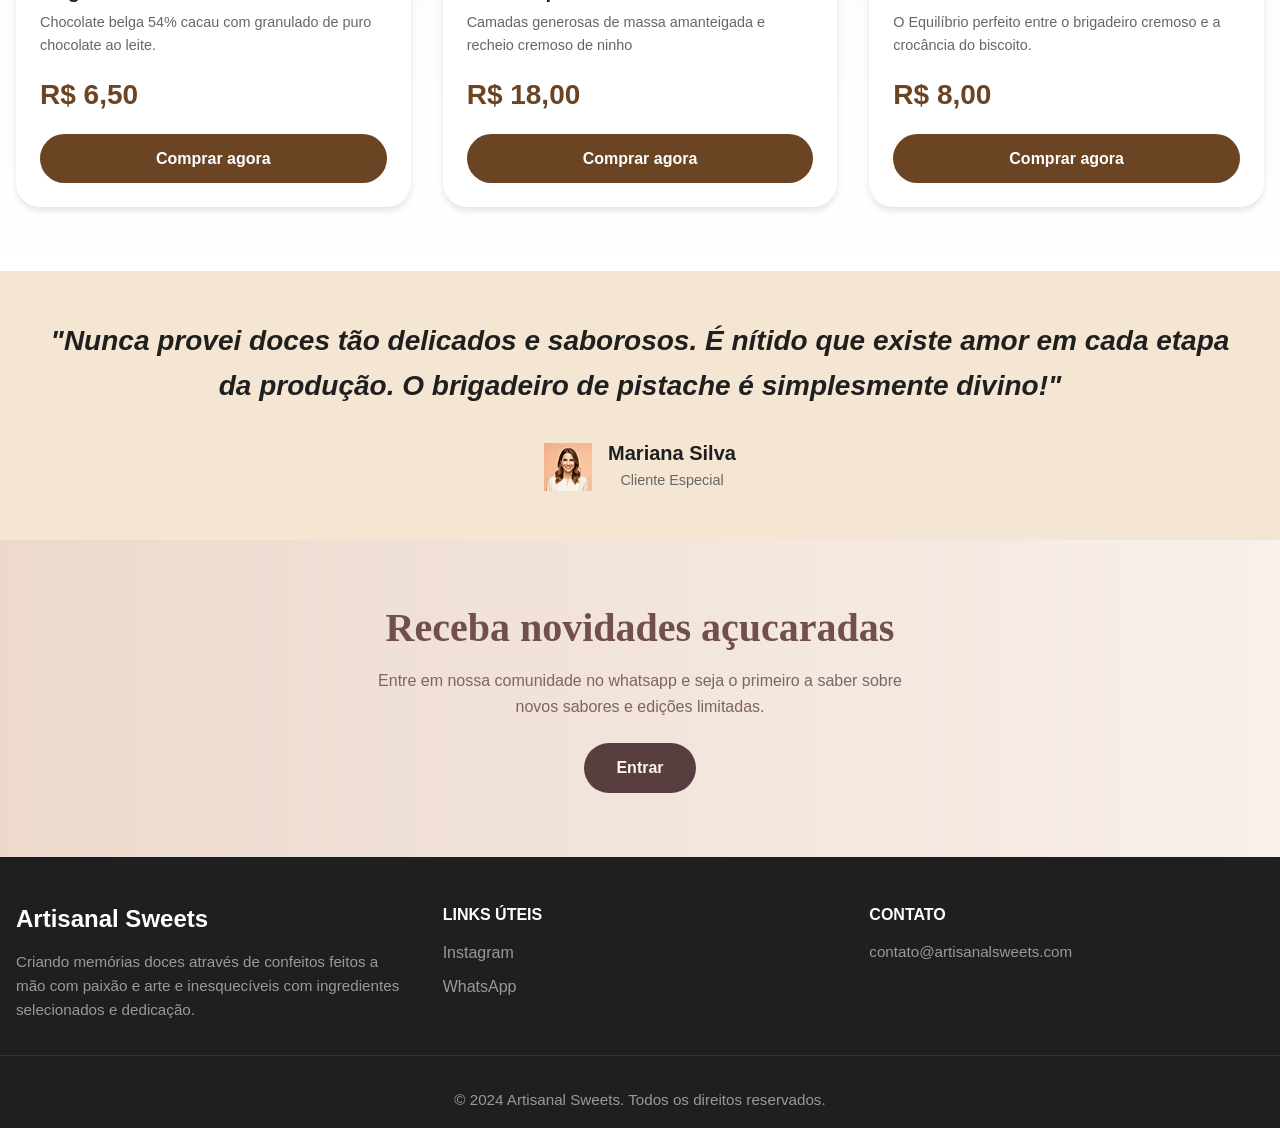
==== commit a09a0b7a: "alteracao final" ====
--- a/index.html
+++ b/index.html
@@ -148,7 +148,7 @@
     <footer>
         <div class="container">
             <div>
-                <h3 style="font-family: 'Times New Roman', Times, serif;">Artisanal Sweets></h3>
+                <h3>Artisanal Sweets</h3>
                 <p>Criando memórias doces através de confeitos feitos a mão com paixão e arte e inesquecíveis com ingredientes selecionados e dedicação.</p>
             </div>
             <div>
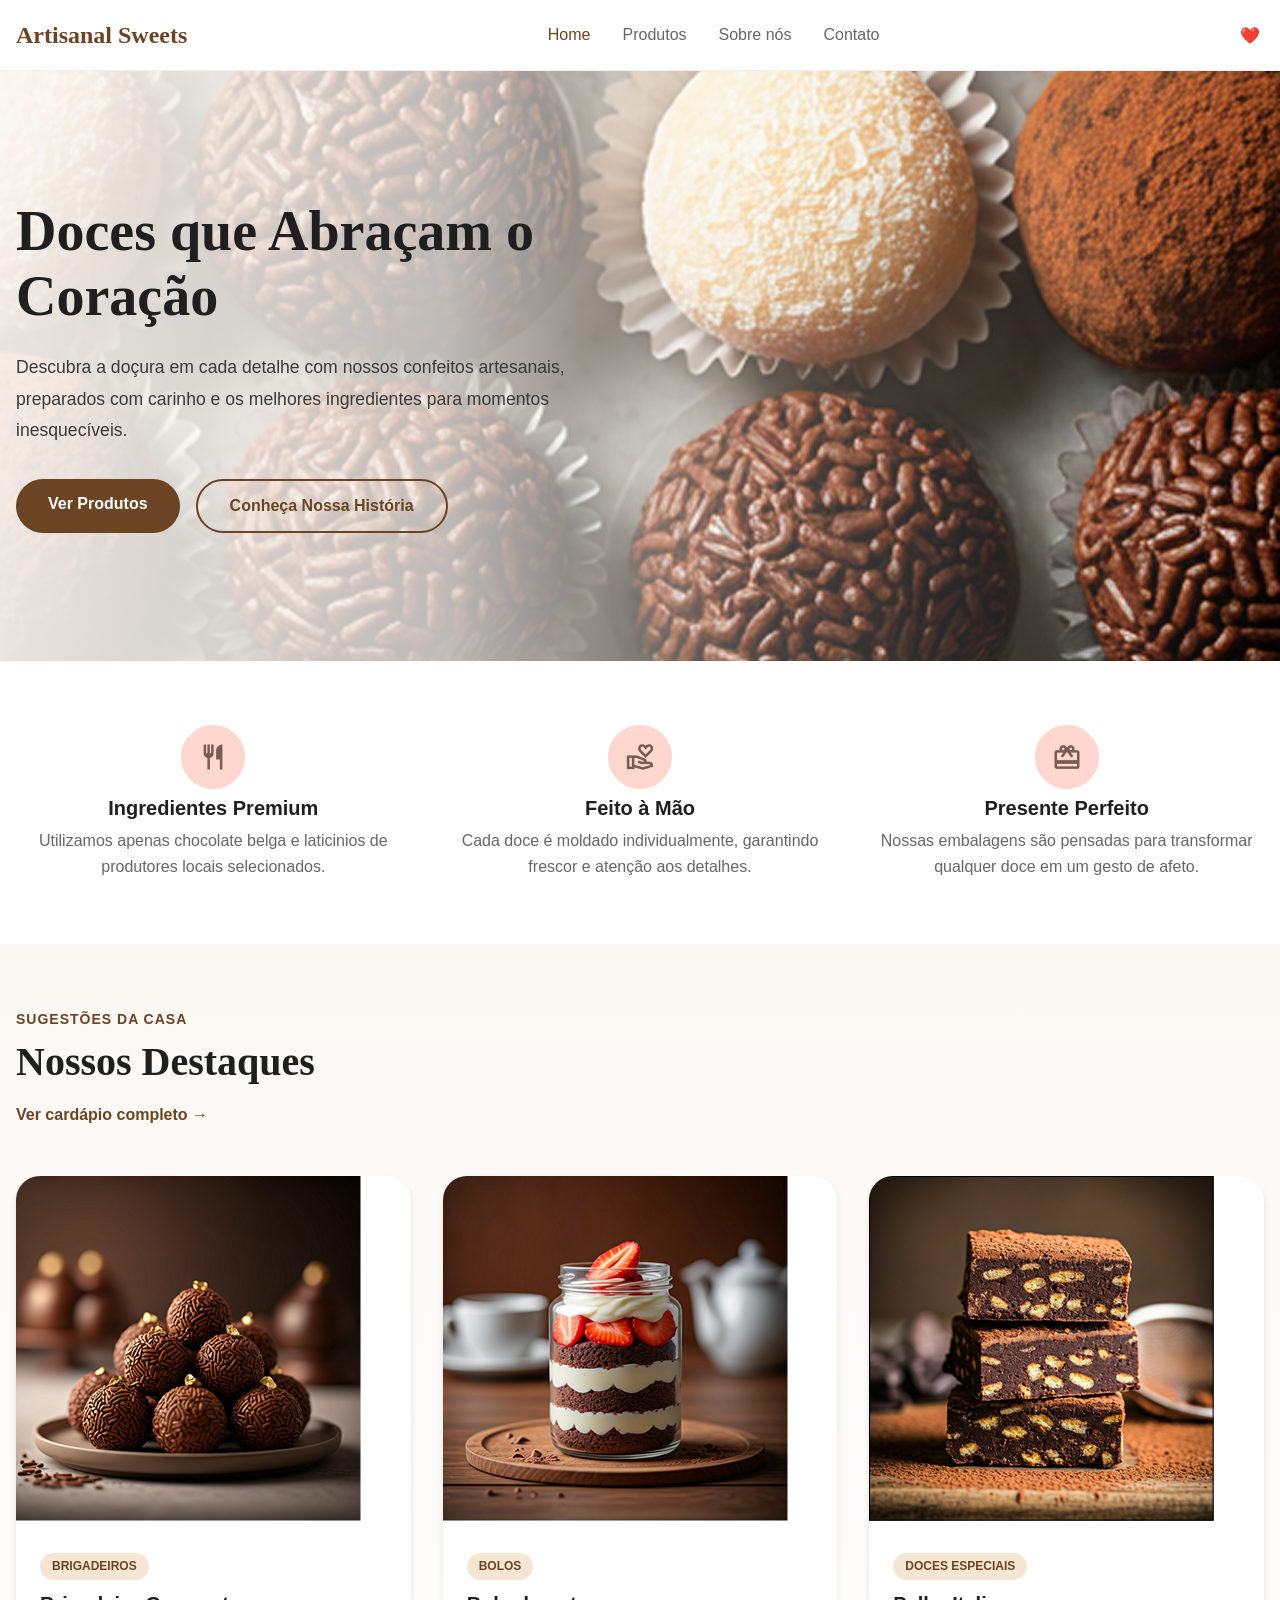
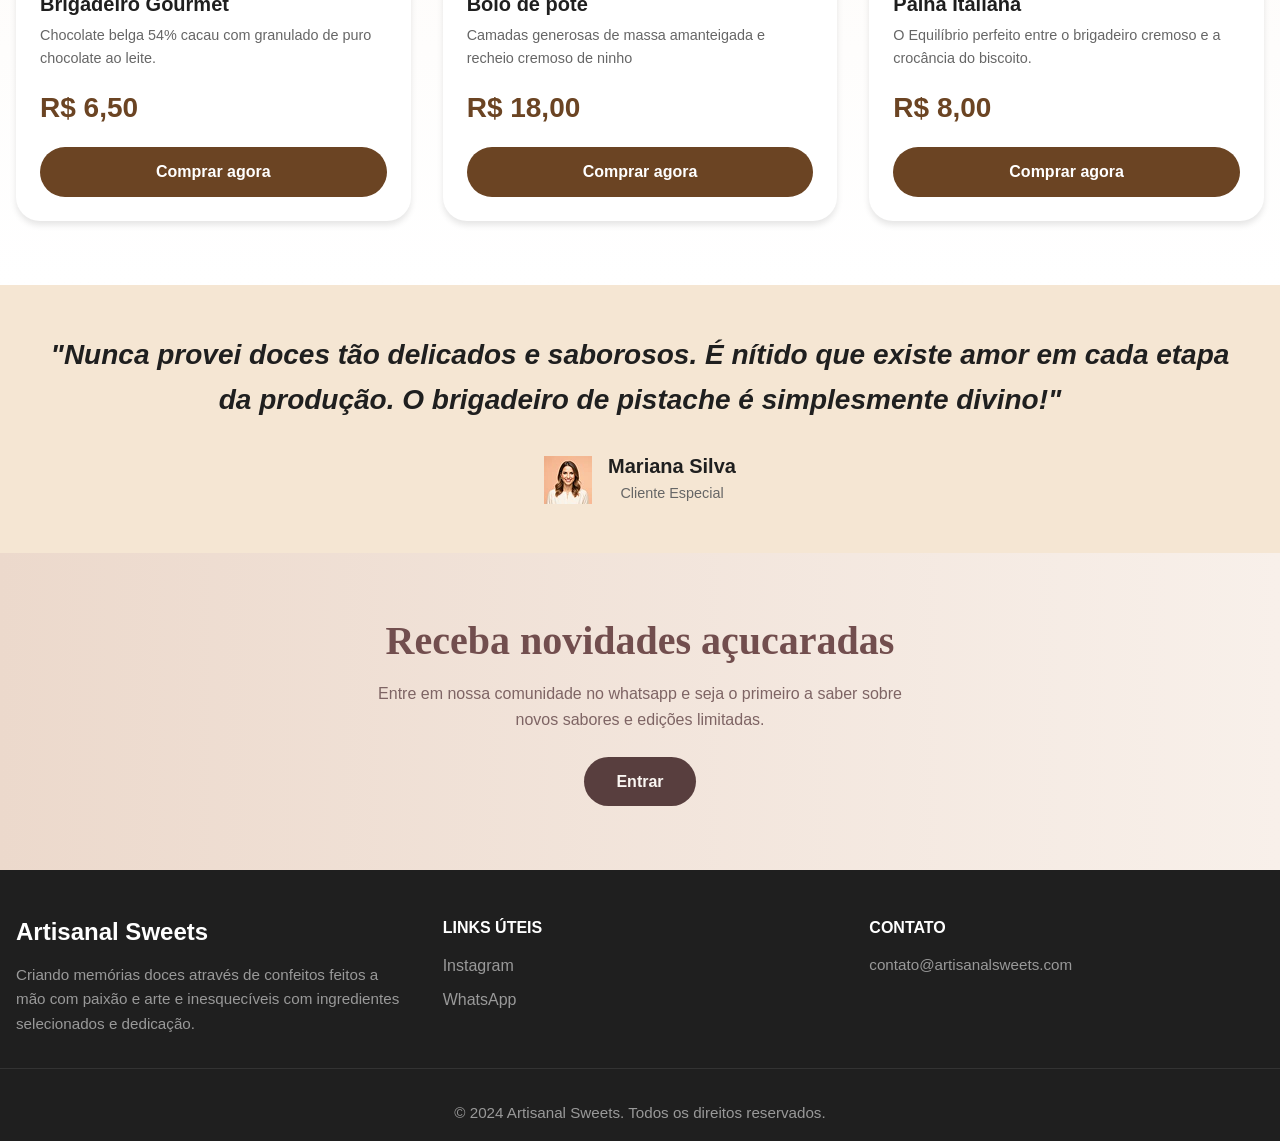
==== commit 31bb59a6: "v4" ====
--- a/index.html
+++ b/index.html
@@ -23,21 +23,16 @@
 
     <!-- HERO SECTION -->
     <section class="hero">
+        <div class="hero-overlay"></div>
         <div class="container">
             <div class="hero-content">
                 <div class="hero-text">
-                    <p style="font-family: 'Times New Roman', Times, serif;"><h1>Doces que Abraçam o Coração</h1></p>
+                    <h1>Doces que Abraçam o Coração</h1>
                     <p>Descubra a doçura em cada detalhe com nossos confeitos artesanais, preparados com carinho e os melhores ingredientes para momentos inesquecíveis.</p>
                     <div class="hero-buttons">
                         <a href="produtos.html" class="btn btn-primary">Ver Produtos</a>
                         <a href="sobre.html" class="btn btn-secondary">Conheça Nossa História</a>
                     </div>
-                </div>
-                <div class="hero-grid">
-                    <div class="hero-grid-item" style="background: linear-gradient(135deg, #D4B5A0 0%, #C9A88F 100%);">🍫</div>
-                    <div class="hero-grid-item" style="background: linear-gradient(135deg, #F5E6D3 0%, #E8D4B8 100%);">🍮</div>
-                    <div class="hero-grid-item" style="background: linear-gradient(135deg, #8B6F47 0%, #6B4423 100%);">🍰</div>
-                    <div class="hero-grid-item" style="background: linear-gradient(135deg, #C9A88F 0%, #B89968 100%);">🧁</div>
                 </div>
             </div>
         </div>
@@ -110,7 +105,7 @@
                         <h3 class="card-title">Palha Italiana</h3>
                         <p class="card-description">O Equilíbrio perfeito entre o brigadeiro cremoso e a crocância do biscoito.</p>
                         <p class="card-price">R$ 8,00</p>
-                        <a href="https://wa.me/5544977105200?text=Olá, gostaria de pedir Macaron de Pistache" class="btn btn-primary btn-block">Comprar agora</a>
+                        <a href="https://wa.me/5544977105200?text=Olá, gostaria de pedir Palha Italiana" class="btn btn-primary btn-block">Comprar agora</a>
                     </div>
                 </div>
             </div>
@@ -168,4 +163,4 @@
         </div>
     </footer>
 </body>
-</html>
+</html>
--- a/styles.css
+++ b/styles.css
@@ -90,6 +90,7 @@
 }
 
 nav .logo {
+  font-family: Georgia, 'Times New Roman', serif;
   font-size: 1.5rem;
   font-weight: 700;
   color: var(--primary-color);
@@ -274,6 +275,7 @@
 }
 
 .section-title {
+  font-family: Georgia, 'Times New Roman', serif;
   font-size: 2.5rem;
   font-weight: 700;
   color: var(--text-dark);
@@ -291,25 +293,53 @@
    ============================================ */
 
 .hero {
-  background: linear-gradient(to bottom, #FBF7F3, white);
-  padding: 5rem 0;
+  position: relative;
+  background-image: url('png/Artisanal Sweets Collection.png');
+  background-size: cover;
+  background-position: center;
+  background-repeat: no-repeat;
+  padding: 8rem 0;
+  overflow: hidden;
+}
+
+/* Camada clara à esquerda para dar legibilidade ao texto sobre a foto */
+.hero-overlay {
+  position: absolute;
+  inset: 0;
+  background: linear-gradient(
+    to right,
+    rgba(251, 247, 243, 0.92) 0%,
+    rgba(251, 247, 243, 0.75) 35%,
+    rgba(251, 247, 243, 0.25) 60%,
+    rgba(251, 247, 243, 0) 100%
+  );
+  z-index: 1;
+}
+
+.hero .container {
+  position: relative;
+  z-index: 2;
 }
 
 .hero-content {
-  display: grid;
-  grid-template-columns: 1fr 1fr;
-  gap: 3rem;
-  align-items: center;
+  display: block;
+}
+
+.hero-text {
+  max-width: 560px;
 }
 
 .hero-text h1 {
+  font-family: Georgia, 'Times New Roman', serif;
   font-size: 3.5rem;
+  color: #1F1F1F;
   margin-bottom: 1.5rem;
-  line-height: 1.2;
+  line-height: 1.15;
 }
 
 .hero-text p {
   font-size: 1.1rem;
+  color: #3a3a3a;
   margin-bottom: 2rem;
   line-height: 1.8;
 }
@@ -320,35 +350,32 @@
   flex-wrap: wrap;
 }
 
-.hero-grid {
-  display: grid;
-  grid-template-columns: repeat(2, 1fr);
-  gap: 1rem;
-  height: 100%;
-}
-
-.hero-grid-item {
-  border-radius: 2rem;
-  display: flex;
-  align-items: center;
-  justify-content: center;
-  font-size: 3rem;
-  min-height: 200px;
-}
-
 @media (max-width: 768px) {
-  .hero-content {
-    grid-template-columns: 1fr;
-  }
-  
+  .hero {
+    padding: 5rem 0;
+  }
+
+  .hero-text {
+    max-width: 100%;
+  }
+
   .hero-text h1 {
     font-size: 2.5rem;
   }
-  
+
   .hero-buttons {
     flex-direction: column;
   }
-  
+
+  .hero-overlay {
+    background: linear-gradient(
+      to right,
+      rgba(251, 247, 243, 0.95) 0%,
+      rgba(251, 247, 243, 0.85) 70%,
+      rgba(251, 247, 243, 0.6) 100%
+    );
+  }
+
   .btn {
     width: 100%;
     text-align: center;
@@ -605,4 +632,4 @@
     padding: 0.6rem 1.5rem;
     font-size: 0.9rem;
   }
-}
+}
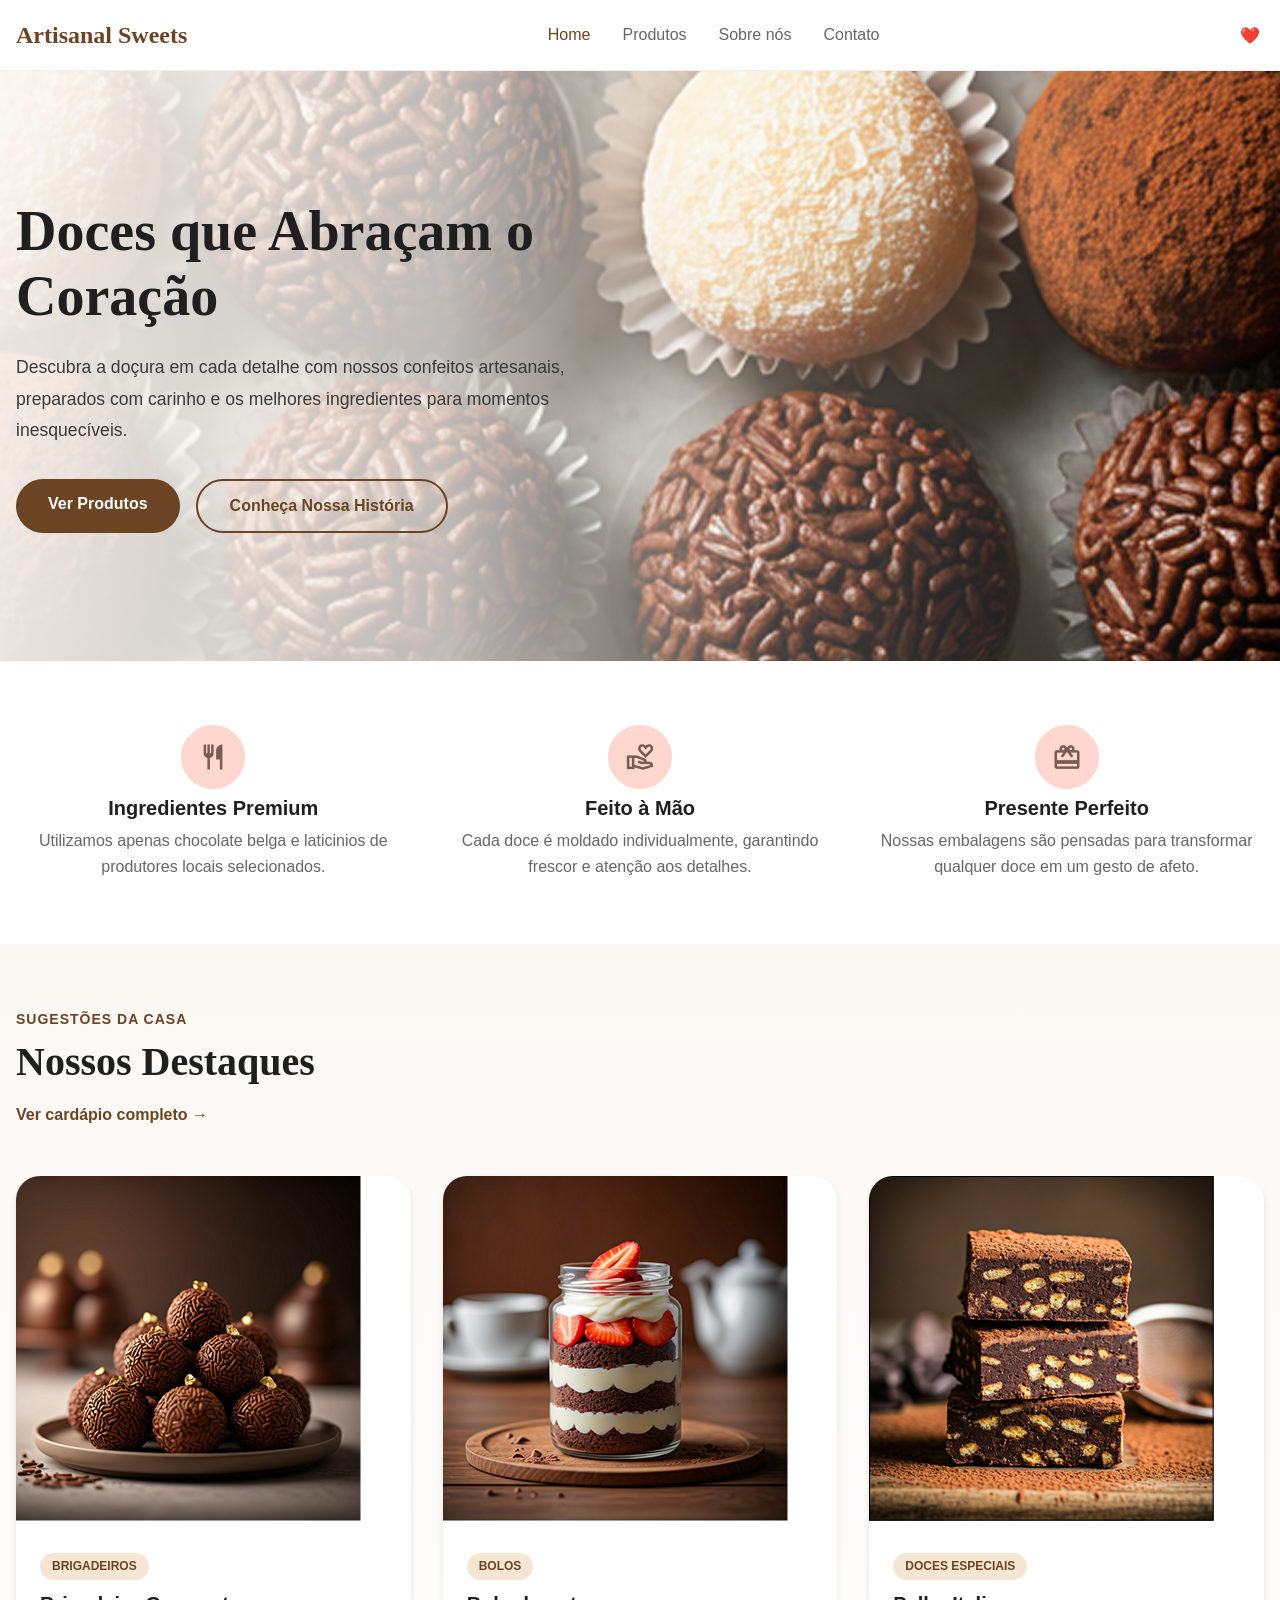
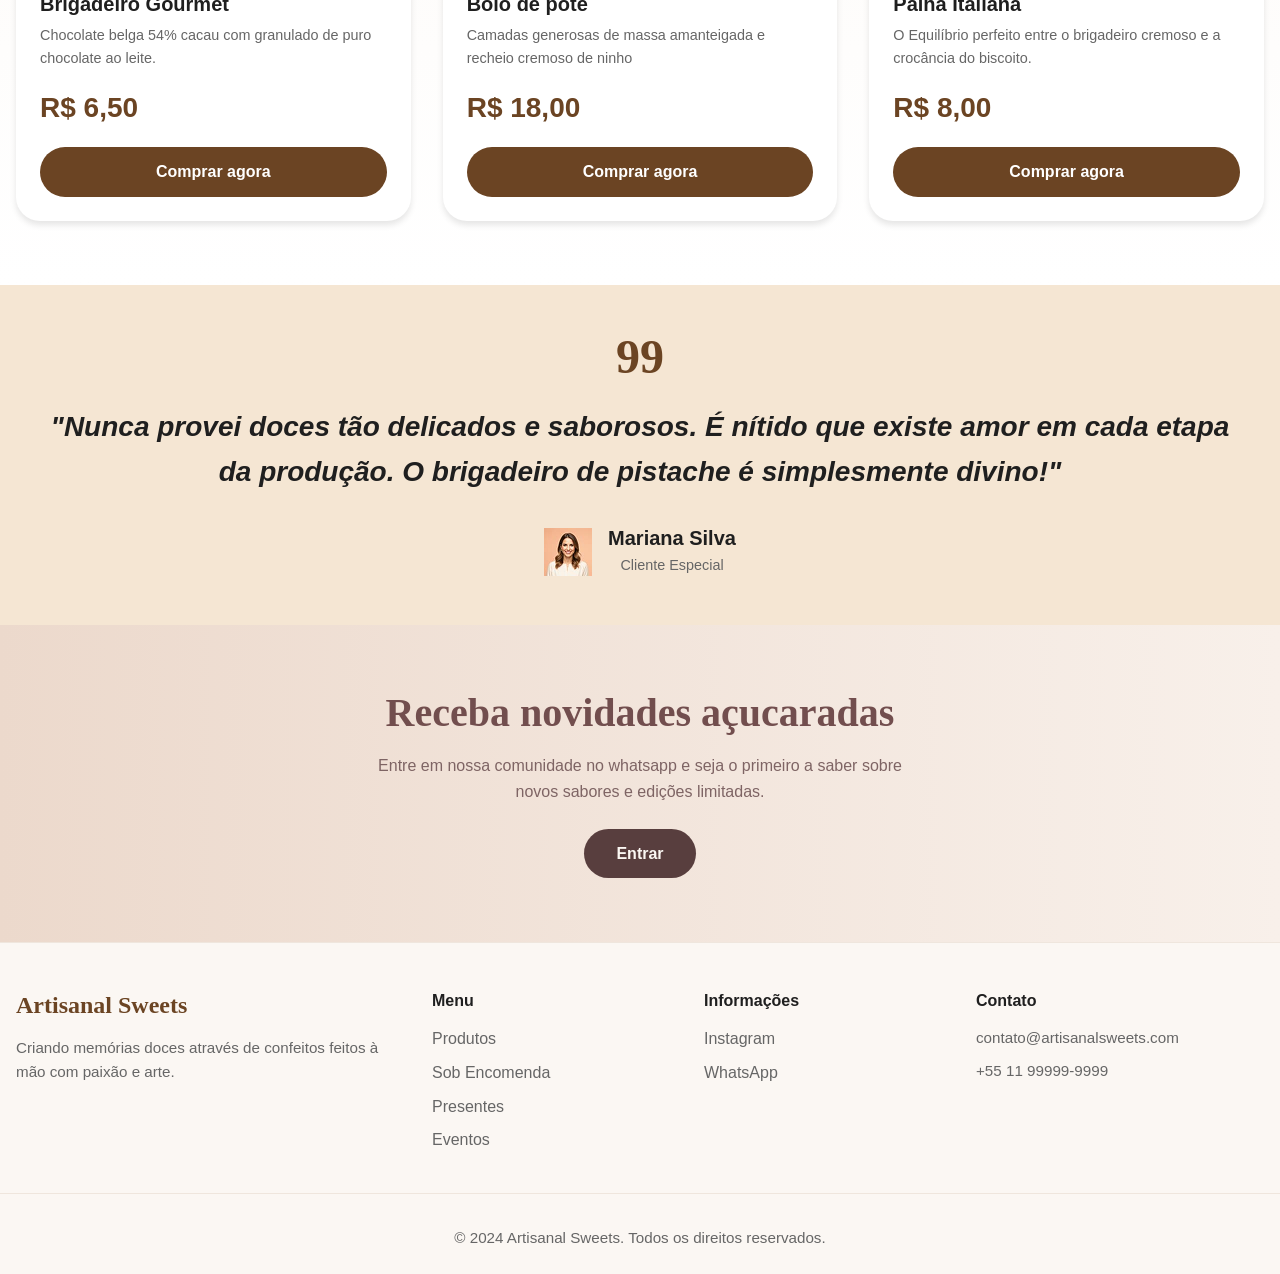
==== commit a488bde0: "v5" ====
--- a/index.html
+++ b/index.html
@@ -115,6 +115,7 @@
     <!-- TESTIMONIAL SECTION -->
     <section class="testimonial">
         <div class="container" style="font-size: 20px;">
+            <span class="testimonial-quote-mark">99</span>
             <p class="testimonial-text">
                 "Nunca provei doces tão delicados e saborosos. É nítido que existe amor em cada etapa da produção. O brigadeiro de pistache é simplesmente divino!"
             </p>
@@ -142,20 +143,30 @@
     <!-- FOOTER -->
     <footer>
         <div class="container">
-            <div>
+            <div class="footer-brand">
                 <h3>Artisanal Sweets</h3>
-                <p>Criando memórias doces através de confeitos feitos a mão com paixão e arte e inesquecíveis com ingredientes selecionados e dedicação.</p>
+                <p>Criando memórias doces através de confeitos feitos à mão com paixão e arte.</p>
             </div>
             <div>
-                <h4>LINKS ÚTEIS</h4>
+                <h4>Menu</h4>
+                <ul>
+                    <li><a href="produtos.html">Produtos</a></li>
+                    <li><a href="produtos.html">Sob Encomenda</a></li>
+                    <li><a href="produtos.html">Presentes</a></li>
+                    <li><a href="produtos.html">Eventos</a></li>
+                </ul>
+            </div>
+            <div>
+                <h4>Informações</h4>
                 <ul>
                     <li><a href="https://instagram.com/artisanalsweets" target="_blank">Instagram</a></li>
                     <li><a href="https://wa.me/5544977105200" target="_blank">WhatsApp</a></li>
                 </ul>
             </div>
             <div>
-                <h4>CONTATO</h4>
+                <h4>Contato</h4>
                 <p>contato@artisanalsweets.com</p>
+                <p>+55 11 99999-9999</p>
             </div>
         </div>
         <div class="footer-bottom">
--- a/styles.css
+++ b/styles.css
@@ -294,7 +294,7 @@
 
 .hero {
   position: relative;
-  background-image: url('png/Artisanal Sweets Collection.png');
+  background-image: url('png/Artisanal%20Sweets%20Collection.png');
   background-size: cover;
   background-position: center;
   background-repeat: no-repeat;
@@ -425,6 +425,16 @@
   padding: 3rem 2rem;
 }
 
+.testimonial-quote-mark {
+  display: block;
+  font-family: Georgia, 'Times New Roman', serif;
+  font-size: 3rem;
+  font-weight: 700;
+  color: var(--primary-color);
+  line-height: 1;
+  margin-bottom: 1.5rem;
+}
+
 .testimonial-text {
   font-size: 1.75rem;
   font-weight: 600;
@@ -506,37 +516,48 @@
    ============================================ */
 
 footer {
-  background-color: #1F1F1F;
-  color: white;
+  background-color: var(--accent-lighter);
+  color: var(--text-gray);
   padding: 3rem 0 1rem;
+  border-top: 1px solid #EFE6DD;
 }
 
 footer .container {
   display: grid;
-  grid-template-columns: repeat(auto-fit, minmax(250px, 1fr));
+  grid-template-columns: 1.6fr 1fr 1fr 1.2fr;
   gap: 2rem;
   margin-bottom: 2rem;
 }
 
+footer .footer-brand h3 {
+  font-family: Georgia, 'Times New Roman', serif;
+  color: var(--primary-color);
+}
+
 footer h3,
 footer h4 {
-  color: white;
+  color: var(--text-dark);
   margin-bottom: 1rem;
 }
 
+footer h4 {
+  font-size: 1rem;
+}
+
 footer p {
-  color: #999;
+  color: var(--text-gray);
   font-size: 0.95rem;
+  margin-bottom: 0.5rem;
 }
 
 footer a {
-  color: #999;
+  color: var(--text-gray);
   text-decoration: none;
   transition: color 0.3s ease;
 }
 
 footer a:hover {
-  color: white;
+  color: var(--primary-color);
 }
 
 footer ul {
@@ -548,10 +569,22 @@
 }
 
 .footer-bottom {
-  border-top: 1px solid #333;
+  border-top: 1px solid #EFE6DD;
   padding-top: 2rem;
   text-align: center;
-  color: #999;
+  color: var(--text-gray);
+}
+
+@media (max-width: 768px) {
+  footer .container {
+    grid-template-columns: repeat(2, 1fr);
+  }
+}
+
+@media (max-width: 480px) {
+  footer .container {
+    grid-template-columns: 1fr;
+  }
 }
 
 /* ============================================
